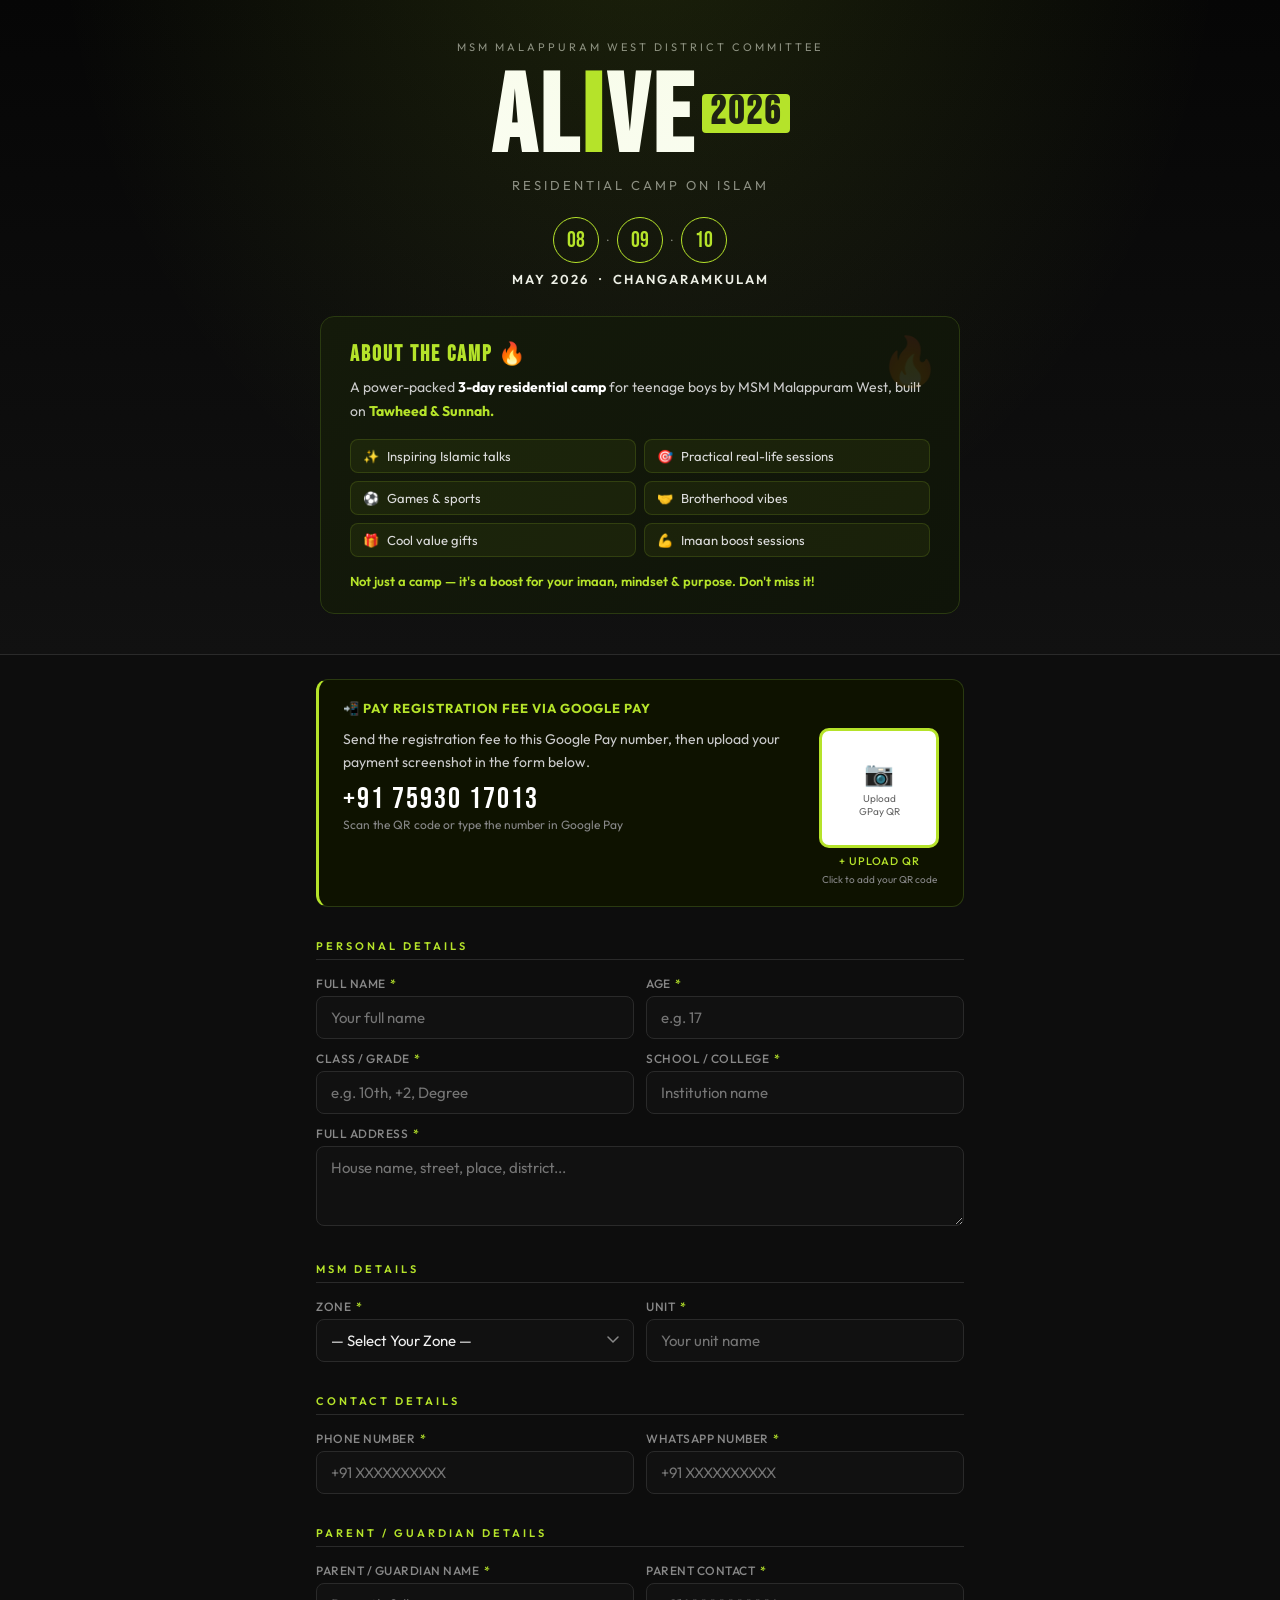
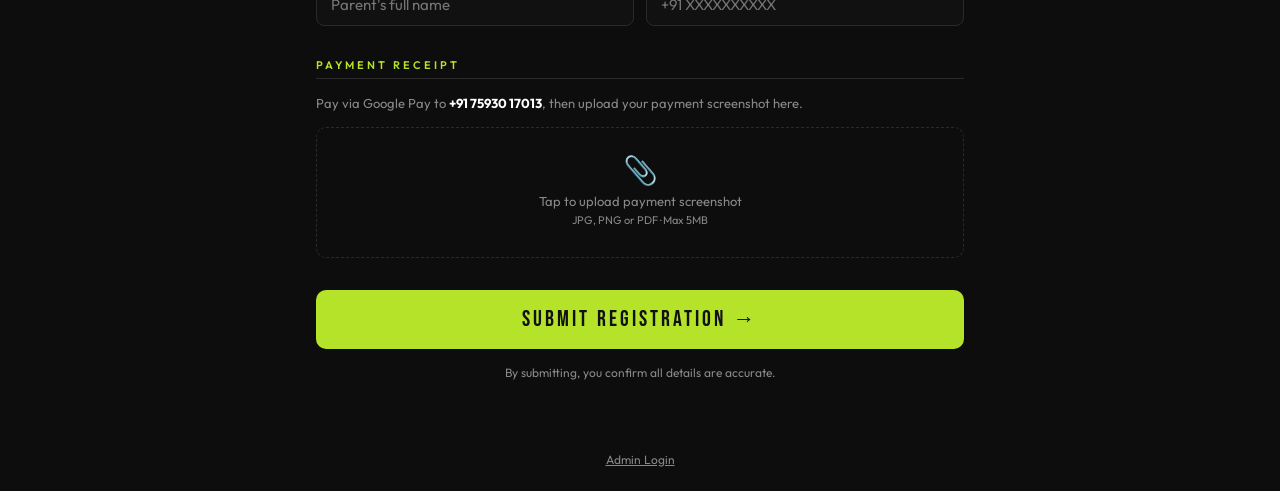
==== index.html @ 0eac8539 "Update SCRIPT_URL to the production URL" ====
<!DOCTYPE html>
<html lang="en">
<head>
<meta charset="UTF-8">
<meta name="viewport" content="width=device-width, initial-scale=1.0">
<title>ALIVE 2026 – Residential Camp on Islam</title>
<link href="https://fonts.googleapis.com/css2?family=Bebas+Neue&family=Outfit:wght@400;500;600;700&display=swap" rel="stylesheet">
<style>
  :root {
    --green: #b5e32a;
    --dark: #0d0d0d;
    --card: #1a1a1a;
    --border: #2a2a2a;
    --text: #f0f0f0;
    --muted: #888;
    --input-bg: #111;
  }
  * { box-sizing: border-box; margin: 0; padding: 0; }
  body { background: var(--dark); color: var(--text); font-family: 'Outfit', sans-serif; min-height: 100vh; font-size: 15px; }

  /* HERO */
  .hero {
    background: linear-gradient(180deg, #060606 0%, #111 100%);
    padding: 2.5rem 1.5rem 2.5rem;
    text-align: center;
    border-bottom: 1px solid var(--border);
    position: relative;
    overflow: hidden;
  }
  .hero::before {
    content: '';
    position: absolute; inset: 0;
    background: radial-gradient(ellipse at 50% -20%, rgba(181,227,42,0.13) 0%, transparent 65%);
    pointer-events: none;
  }
  .hero .org { font-size: 11px; letter-spacing: 3px; text-transform: uppercase; color: var(--muted); margin-bottom: 1rem; }
  .hero h1 {
    font-family: 'Bebas Neue', sans-serif;
    font-size: clamp(64px, 18vw, 110px);
    line-height: 0.9; letter-spacing: 4px; color: #fff;
    display: inline-block;
  }
  .hero h1 .I { color: var(--green); }
  .hero h1 .year {
    font-size: 0.35em; display: inline-block;
    background: var(--green); color: #111;
    padding: 2px 8px; border-radius: 4px;
    vertical-align: middle; margin-left: 6px; letter-spacing: 2px;
  }
  .hero .sub { font-size: 13px; letter-spacing: 3px; text-transform: uppercase; color: var(--muted); margin-top: 0.5rem; }
  .hero .dates { display: inline-flex; gap: 8px; margin-top: 1.5rem; align-items: center; }
  .hero .dates .d {
    border: 1.5px solid var(--green); color: var(--green);
    font-family: 'Bebas Neue', sans-serif; font-size: 22px;
    width: 46px; height: 46px; border-radius: 50%;
    display: flex; align-items: center; justify-content: center;
  }
  .hero .dates .sep { color: var(--muted); font-size: 12px; }
  .hero .loc { font-size: 13px; letter-spacing: 2px; text-transform: uppercase; color: var(--text); margin-top: 0.5rem; font-weight: 600; }

  /* CAMP DESCRIPTION */
  .camp-desc {
    max-width: 640px;
    margin: 1.8rem auto 0;
    background: linear-gradient(135deg, #141a0a 0%, #0f1409 100%);
    border: 1px solid #2a3a10;
    border-radius: 14px;
    padding: 1.5rem 1.8rem;
    position: relative;
    overflow: hidden;
    text-align: left;
  }
  .camp-desc::after {
    content: '🔥';
    position: absolute; right: 1.2rem; top: 0.8rem;
    font-size: 48px; opacity: 0.1; pointer-events: none;
  }
  .camp-desc h2 {
    font-family: 'Bebas Neue', sans-serif;
    font-size: 22px; letter-spacing: 2px;
    color: var(--green); margin-bottom: 0.5rem;
  }
  .camp-desc .tagline { font-size: 14px; color: #ccc; line-height: 1.7; margin-bottom: 1rem; }
  .camp-features { display: grid; grid-template-columns: 1fr 1fr; gap: 8px; }
  .feat {
    background: rgba(181,227,42,0.06); border: 1px solid rgba(181,227,42,0.15);
    border-radius: 8px; padding: 8px 12px;
    font-size: 13px; color: #ddd;
    display: flex; align-items: center; gap: 8px;
  }
  .camp-desc .cta-note { font-size: 13px; color: var(--green); font-weight: 600; margin-top: 1rem; }

  /* FORM WRAP */
  .form-wrap { max-width: 680px; margin: 0 auto; padding: 0 1rem 3rem; }

  /* GPAY NOTICE */
  .gpay-notice {
    background: #0e1200; border: 1px solid #2a3a10;
    border-left: 3px solid var(--green);
    margin: 1.5rem 0; padding: 1.2rem 1.5rem; border-radius: 12px;
  }
  .gpay-notice h3 { font-size: 13px; font-weight: 700; letter-spacing: 1px; text-transform: uppercase; color: var(--green); margin-bottom: 0.8rem; }
  .gpay-inner { display: flex; gap: 1.2rem; align-items: flex-start; flex-wrap: wrap; }
  .gpay-text { flex: 1; min-width: 180px; }
  .gpay-text p { font-size: 14px; color: #ccc; line-height: 1.6; margin-bottom: 0.5rem; }
  .gpay-text .number { font-family: 'Bebas Neue', sans-serif; font-size: 30px; color: #fff; letter-spacing: 2px; display: block; }
  .gpay-text .amount { font-size: 12px; color: var(--muted); }
  .gpay-qr-wrap { text-align: center; }
  .qr-box {
    width: 120px; height: 120px; background: #fff;
    border-radius: 10px; border: 3px solid var(--green);
    overflow: hidden; position: relative;
    display: flex; align-items: center; justify-content: center;
    flex-direction: column; cursor: pointer;
  }
  .qr-box img { width: 100%; height: 100%; object-fit: cover; display: none; }
  .qr-empty { font-size: 11px; color: #555; text-align: center; padding: 8px; }
  .qr-upload-label { display: block; margin-top: 6px; font-size: 11px; color: var(--green); letter-spacing: 1px; text-transform: uppercase; cursor: pointer; }
  #qr-file-input { display: none; }
  .qr-hint { font-size: 10px; color: var(--muted); margin-top: 2px; }

  /* SECTION TITLE */
  .section-title {
    font-size: 11px; letter-spacing: 3px; text-transform: uppercase;
    color: var(--green); font-weight: 600;
    margin: 2rem 0 1rem; padding-bottom: 6px;
    border-bottom: 1px solid var(--border);
  }

  .row { display: grid; grid-template-columns: 1fr 1fr; gap: 12px; margin-bottom: 12px; }
  .row.single { grid-template-columns: 1fr; }

  label { display: block; font-size: 12px; letter-spacing: 0.5px; text-transform: uppercase; color: var(--muted); margin-bottom: 5px; font-weight: 500; }
  label span.req { color: var(--green); margin-left: 2px; }
  input, select, textarea {
    width: 100%; background: var(--input-bg);
    border: 1px solid var(--border); border-radius: 8px;
    padding: 11px 14px; color: var(--text);
    font-family: 'Outfit', sans-serif; font-size: 15px;
    outline: none; transition: border-color 0.2s; -webkit-appearance: none;
  }
  input:focus, select:focus, textarea:focus { border-color: var(--green); }
  select {
    cursor: pointer;
    background-image: url("data:image/svg+xml,%3Csvg xmlns='http://www.w3.org/2000/svg' width='12' height='8' viewBox='0 0 12 8'%3E%3Cpath d='M1 1l5 5 5-5' stroke='%23888' stroke-width='1.5' fill='none' stroke-linecap='round'/%3E%3C/svg%3E");
    background-repeat: no-repeat; background-position: right 14px center; padding-right: 36px;
  }
  select option { background: #111; }
  textarea { resize: vertical; min-height: 80px; }

  .upload-box {
    border: 1.5px dashed var(--border); border-radius: 10px;
    padding: 1.5rem 1rem; text-align: center; cursor: pointer;
    transition: border-color 0.2s, background 0.2s; position: relative;
  }
  .upload-box:hover { border-color: var(--green); background: rgba(181,227,42,0.03); }
  .upload-box input[type=file] { position: absolute; inset: 0; opacity: 0; cursor: pointer; padding: 0; }
  .upload-box .icon { font-size: 28px; margin-bottom: 6px; }
  .upload-box p { font-size: 13px; color: var(--muted); }
  .upload-box .filename { font-size: 13px; color: var(--green); margin-top: 6px; font-weight: 500; }
  #preview-img { display: none; max-width: 100%; max-height: 200px; border-radius: 8px; margin-top: 10px; border: 1px solid var(--border); }

  .submit-btn {
    width: 100%; background: var(--green); color: #111;
    border: none; border-radius: 10px; padding: 16px;
    font-family: 'Bebas Neue', sans-serif; font-size: 22px;
    letter-spacing: 3px; cursor: pointer; margin-top: 2rem;
    transition: opacity 0.2s, transform 0.1s;
  }
  .submit-btn:hover { opacity: 0.92; }
  .submit-btn:active { transform: scale(0.98); }
  .submit-btn:disabled { opacity: 0.5; cursor: not-allowed; }

  #success-screen { display: none; text-align: center; padding: 3rem 1.5rem; max-width: 500px; margin: 0 auto; }
  #success-screen .check { font-size: 60px; margin-bottom: 1rem; }
  #success-screen h2 { font-family: 'Bebas Neue', sans-serif; font-size: 36px; color: var(--green); letter-spacing: 2px; }
  #success-screen p { font-size: 15px; color: var(--muted); margin-top: 0.7rem; line-height: 1.6; }

  .err { font-size: 12px; color: #e05; margin-top: 4px; display: none; }
  input.invalid, select.invalid { border-color: #e05 !important; }

  .admin-link { text-align: center; padding: 1.5rem; font-size: 12px; color: var(--muted); }
  .admin-link a { color: var(--muted); text-decoration: underline; cursor: pointer; }

  /* MODALS */
  .modal-bg { display: none; position: fixed; inset: 0; background: rgba(0,0,0,0.88); z-index: 200; align-items: center; justify-content: center; padding: 1rem; }
  .modal-bg.open { display: flex; }
  .modal { background: var(--card); border: 1px solid var(--border); border-radius: 14px; padding: 2rem; width: 100%; max-width: 360px; position: relative; }
  .modal h3 { font-family: 'Bebas Neue', sans-serif; font-size: 26px; letter-spacing: 2px; margin-bottom: 1.5rem; color: var(--green); }
  .modal .close-btn { position: absolute; top: 12px; right: 16px; background: none; border: none; color: var(--muted); font-size: 20px; cursor: pointer; padding: 0; }
  .modal-btn { width: 100%; background: var(--green); color: #111; border: none; border-radius: 8px; padding: 12px; font-family: 'Bebas Neue', sans-serif; font-size: 18px; letter-spacing: 2px; cursor: pointer; margin-top: 1rem; }
  .modal-err { font-size: 13px; color: #e05; margin-top: 8px; display: none; }

  /* IMAGE POPUP */
  .img-popup-inner {
    background: #0a0a0a; border: 1px solid var(--border);
    border-radius: 14px; overflow: hidden;
    max-width: 92vw; position: relative;
  }
  .img-popup-inner img { max-width: 85vw; max-height: 75vh; display: block; }
  .img-popup-inner .pop-footer { padding: 10px 16px; font-size: 13px; color: var(--muted); display: flex; align-items: center; justify-content: space-between; }
  .img-popup-inner .pop-close { background: var(--card); border: 1px solid var(--border); color: var(--text); border-radius: 6px; padding: 5px 14px; cursor: pointer; font-family: 'Outfit', sans-serif; font-size: 13px; }
  .pop-x { position: absolute; top: 10px; right: 12px; background: rgba(0,0,0,0.7); border: none; color: #fff; font-size: 18px; cursor: pointer; border-radius: 50%; width: 30px; height: 30px; display: flex; align-items: center; justify-content: center; }

  /* ADMIN PANEL */
  #admin-panel { display: none; padding: 1.5rem; }
  .admin-header { display: flex; align-items: center; justify-content: space-between; flex-wrap: wrap; gap: 1rem; margin-bottom: 1.5rem; padding-bottom: 1rem; border-bottom: 1px solid var(--border); }
  .admin-header h2 { font-family: 'Bebas Neue', sans-serif; font-size: 28px; color: var(--green); letter-spacing: 2px; }
  .admin-controls { display: flex; gap: 8px; flex-wrap: wrap; }
  .btn-sm { background: transparent; border: 1px solid var(--border); color: var(--text); border-radius: 6px; padding: 7px 14px; font-size: 13px; cursor: pointer; font-family: 'Outfit', sans-serif; transition: border-color 0.2s; }
  .btn-sm:hover { border-color: var(--green); }
  .btn-sm.green { background: var(--green); color: #111; border-color: var(--green); font-weight: 600; }
  .logout-btn { background: none; border: 1px solid #333; color: var(--muted); border-radius: 6px; padding: 6px 12px; cursor: pointer; font-family: 'Outfit', sans-serif; font-size: 13px; }

  .stats-row { display: grid; grid-template-columns: repeat(auto-fit, minmax(130px, 1fr)); gap: 12px; margin-bottom: 1.5rem; }
  .stat-card { background: var(--card); border: 1px solid var(--border); border-radius: 10px; padding: 1rem; }
  .stat-card .s-num { font-family: 'Bebas Neue', sans-serif; font-size: 36px; color: var(--green); line-height: 1; }
  .stat-card .s-label { font-size: 11px; color: var(--muted); margin-top: 4px; letter-spacing: 1px; text-transform: uppercase; }

  /* TABS */
  .admin-tabs { display: flex; gap: 0; margin-bottom: 1.5rem; border-bottom: 1px solid var(--border); }
  .tab-btn { background: none; border: none; color: var(--muted); font-family: 'Outfit', sans-serif; font-size: 14px; font-weight: 500; padding: 10px 20px; cursor: pointer; border-bottom: 2px solid transparent; margin-bottom: -1px; transition: color 0.2s; }
  .tab-btn.active { color: var(--green); border-bottom-color: var(--green); }

  /* ANALYTICS */
  .analytics-grid { display: grid; grid-template-columns: 1fr 1fr; gap: 1.2rem; }
  .chart-card { background: var(--card); border: 1px solid var(--border); border-radius: 12px; padding: 1.2rem; }
  .chart-card h4 { font-size: 11px; letter-spacing: 2px; text-transform: uppercase; color: var(--muted); margin-bottom: 1rem; }
  .bar-chart { display: flex; flex-direction: column; gap: 8px; }
  .bar-row { display: flex; align-items: center; gap: 8px; }
  .bar-label { font-size: 12px; color: var(--muted); min-width: 110px; white-space: nowrap; overflow: hidden; text-overflow: ellipsis; }
  .bar-track { flex: 1; height: 8px; background: #222; border-radius: 4px; overflow: hidden; }
  .bar-fill { height: 100%; background: var(--green); border-radius: 4px; transition: width 0.6s ease; }
  .bar-count { font-size: 12px; color: var(--text); min-width: 24px; text-align: right; font-weight: 600; }

  /* TABLE */
  .search-bar { margin-bottom: 1rem; }
  .search-bar input { border-radius: 8px; max-width: 360px; font-size: 14px; }
  .table-wrap { overflow-x: auto; }
  table.reg-table { width: 100%; border-collapse: collapse; font-size: 13px; white-space: nowrap; }
  .reg-table th { background: #111; color: var(--muted); font-weight: 600; text-align: left; padding: 10px 12px; font-size: 11px; letter-spacing: 1px; text-transform: uppercase; border-bottom: 1px solid var(--border); }
  .reg-table td { padding: 10px 12px; border-bottom: 1px solid var(--border); color: var(--text); vertical-align: middle; }
  .reg-table tr:hover td { background: rgba(255,255,255,0.02); }
  .view-img-btn { background: rgba(181,227,42,0.1); border: 1px solid rgba(181,227,42,0.3); color: var(--green); border-radius: 5px; padding: 4px 10px; font-size: 12px; cursor: pointer; font-family: 'Outfit', sans-serif; }
  .view-img-btn:hover { background: rgba(181,227,42,0.2); }

  @media (max-width: 520px) {
    .row { grid-template-columns: 1fr; }
    .analytics-grid { grid-template-columns: 1fr; }
    .camp-features { grid-template-columns: 1fr; }
    .gpay-inner { flex-direction: column; align-items: center; }
  }
</style>
</head>
<body>

<!-- MAIN PAGE -->
<div id="main-page">
  <div class="hero">
    <div class="org">MSM Malappuram West District Committee</div>
    <h1>AL<span class="I">I</span>VE<span class="year">2026</span></h1>
    <div class="sub">Residential Camp on Islam</div>
    <div class="dates">
      <div class="d">08</div><div class="sep">·</div>
      <div class="d">09</div><div class="sep">·</div>
      <div class="d">10</div>
    </div>
    <div class="loc">May 2026 &nbsp;·&nbsp; Changaramkulam</div>

    <div class="camp-desc">
      <h2>About The Camp 🔥</h2>
      <p class="tagline">
        A power-packed <strong style="color:#fff">3-day residential camp</strong> for teenage boys by MSM Malappuram West,
        built on <strong style="color:var(--green)">Tawheed &amp; Sunnah.</strong>
      </p>
      <div class="camp-features">
        <div class="feat"><span>✨</span> Inspiring Islamic talks</div>
        <div class="feat"><span>🎯</span> Practical real-life sessions</div>
        <div class="feat"><span>⚽</span> Games &amp; sports</div>
        <div class="feat"><span>🤝</span> Brotherhood vibes</div>
        <div class="feat"><span>🎁</span> Cool value gifts</div>
        <div class="feat"><span>💪</span> Imaan boost sessions</div>
      </div>
      <p class="cta-note">Not just a camp — it's a boost for your imaan, mindset &amp; purpose. Don't miss it!</p>
    </div>
  </div>

  <div class="form-wrap">

    <!-- GPAY PAYMENT -->
    <div class="gpay-notice">
      <h3>📲 Pay Registration Fee via Google Pay</h3>
      <div class="gpay-inner">
        <div class="gpay-text">
          <p>Send the registration fee to this Google Pay number, then upload your payment screenshot in the form below.</p>
          <span class="number">+91 75930 17013</span>
          <div class="amount">Scan the QR code or type the number in Google Pay</div>
        </div>
        <div class="gpay-qr-wrap">
          <div class="qr-box" id="qr-box" onclick="document.getElementById('qr-file-input').click()">
            <img id="qr-img" alt="GPay QR Code">
            <div class="qr-empty" id="qr-empty">
              <div style="font-size:24px;margin-bottom:4px">📷</div>
              <div style="font-size:10px;color:#666">Upload<br>GPay QR</div>
            </div>
          </div>
          <input type="file" id="qr-file-input" accept="image/*" onchange="uploadQR(event)">
          <label class="qr-upload-label" onclick="document.getElementById('qr-file-input').click()">+ Upload QR</label>
          <div class="qr-hint" id="qr-hint">Click to add your QR code</div>
        </div>
      </div>
    </div>

    <form id="reg-form" novalidate>
      <div class="section-title">Personal Details</div>
      <div class="row">
        <div>
          <label>Full Name <span class="req">*</span></label>
          <input type="text" id="name" placeholder="Your full name" required>
        </div>
        <div>
          <label>Age <span class="req">*</span></label>
          <input type="number" id="age" placeholder="e.g. 17" min="5" max="35" required>
        </div>
      </div>
      <div class="row">
        <div>
          <label>Class / Grade <span class="req">*</span></label>
          <input type="text" id="class" placeholder="e.g. 10th, +2, Degree" required>
        </div>
        <div>
          <label>School / College <span class="req">*</span></label>
          <input type="text" id="school" placeholder="Institution name" required>
        </div>
      </div>
      <div class="row single">
        <div>
          <label>Full Address <span class="req">*</span></label>
          <textarea id="address" placeholder="House name, street, place, district..." required></textarea>
        </div>
      </div>

      <div class="section-title">MSM Details</div>
      <div class="row">
        <div>
          <label>Zone <span class="req">*</span></label>
          <select id="zone" required>
            <option value="">— Select Your Zone —</option>
            <option>Kottakkal</option>
            <option>Randathani</option>
            <option>Kuttippuram</option>
            <option>Kumaranallur</option>
            <option>Changaramkulam</option>
            <option>Marancheri</option>
            <option>Ponnani</option>
            <option>Tirur</option>
            <option>Varanakkara</option>
            <option>Valavannur</option>
            <option>Tanalur</option>
            <option>Parappanangadi</option>
            <option>Tirurangadi</option>
            <option>University</option>
            <option>Vengera</option>
          </select>
          <div class="err" id="zone-err">Please select your zone</div>
        </div>
        <div>
          <label>Unit <span class="req">*</span></label>
          <input type="text" id="unit" placeholder="Your unit name" required>
        </div>
      </div>

      <div class="section-title">Contact Details</div>
      <div class="row">
        <div>
          <label>Phone Number <span class="req">*</span></label>
          <input type="tel" id="phone" placeholder="+91 XXXXXXXXXX" required>
          <div class="err" id="phone-err">Enter a valid phone number</div>
        </div>
        <div>
          <label>WhatsApp Number <span class="req">*</span></label>
          <input type="tel" id="whatsapp" placeholder="+91 XXXXXXXXXX" required>
          <div class="err" id="whatsapp-err">Enter a valid WhatsApp number</div>
        </div>
      </div>

      <div class="section-title">Parent / Guardian Details</div>
      <div class="row">
        <div>
          <label>Parent / Guardian Name <span class="req">*</span></label>
          <input type="text" id="parent-name" placeholder="Parent's full name" required>
        </div>
        <div>
          <label>Parent Contact <span class="req">*</span></label>
          <input type="tel" id="parent-phone" placeholder="+91 XXXXXXXXXX" required>
          <div class="err" id="parent-phone-err">Enter a valid number</div>
        </div>
      </div>

      <div class="section-title">Payment Receipt</div>
      <p style="font-size:13px;color:var(--muted);margin-bottom:1rem;">
        Pay via Google Pay to <strong style="color:#fff">+91 75930 17013</strong>, then upload your payment screenshot here.
      </p>
      <div class="upload-box">
        <input type="file" id="receipt-file" accept="image/*,.pdf" onchange="handleFile(event)">
        <div class="icon">📎</div>
        <p>Tap to upload payment screenshot</p>
        <p style="font-size:11px;margin-top:4px">JPG, PNG or PDF · Max 5MB</p>
        <div class="filename" id="file-name"></div>
        <img id="preview-img" alt="Receipt preview">
      </div>
      <div class="err" id="file-err">Please upload your payment screenshot</div>

      <button type="submit" class="submit-btn" id="submit-btn">SUBMIT REGISTRATION →</button>
      <p style="font-size:12px;color:var(--muted);text-align:center;margin-top:1rem">By submitting, you confirm all details are accurate.</p>
    </form>
  </div>

  <div id="success-screen">
    <div class="check">✅</div>
    <h2>Registration Submitted!</h2>
    <p>Your registration for <strong style="color:#fff">ALIVE 2025</strong> has been received. Our team will verify your payment and confirm your spot. Stay connected on WhatsApp.</p>
    <p style="margin-top:1rem;font-size:13px">Enquiries: <strong style="color:var(--green)">+91 75930 17013</strong> / <strong style="color:var(--green)">+91 80896 66204</strong></p>
  </div>
</div>

<!-- ADMIN LOGIN MODAL -->
<div class="modal-bg" id="admin-modal">
  <div class="modal">
    <button class="close-btn" onclick="closeAdminModal()">✕</button>
    <h3>Admin Login</h3>
    <div>
      <label>Password</label>
      <input type="password" id="admin-pass" placeholder="Enter admin password" onkeydown="if(event.key==='Enter')checkAdmin()">
    </div>
    <div class="modal-err" id="admin-err">Incorrect password. Try again.</div>
    <button class="modal-btn" onclick="checkAdmin()">LOGIN →</button>
  </div>
</div>

<!-- IMAGE POPUP MODAL -->
<div class="modal-bg" id="img-modal" onclick="closeImgModal(event)">
  <div class="img-popup-inner">
    <button class="pop-x" onclick="document.getElementById('img-modal').classList.remove('open')">✕</button>
    <img id="popup-img" src="" alt="Receipt">
    <div class="pop-footer">
      <span id="popup-name" style="font-size:13px;color:var(--muted)"></span>
      <button class="pop-close" onclick="document.getElementById('img-modal').classList.remove('open')">Close</button>
    </div>
  </div>
</div>

<!-- ADMIN PANEL -->
<div id="admin-panel">
  <div class="admin-header">
    <h2>📋 ALIVE 2025 Admin</h2>
    <div class="admin-controls">
      <button class="btn-sm green" onclick="exportCSV()">⬇ Export CSV</button>
      <button class="btn-sm" onclick="loadData()">↻ Refresh</button>
      <button class="logout-btn" onclick="logoutAdmin()">Logout</button>
    </div>
  </div>

  <div class="stats-row" id="stats-row"></div>

  <div class="admin-tabs">
    <button class="tab-btn active" id="tab-analytics" onclick="switchTab('analytics')">📊 Analytics</button>
    <button class="tab-btn" id="tab-data" onclick="switchTab('data')">📋 All Registrations</button>
  </div>

  <div id="analytics-tab">
    <div class="analytics-grid">
      <div class="chart-card" style="grid-column:1/-1">
        <h4>Registrations by Zone</h4>
        <div class="bar-chart" id="zone-chart"></div>
      </div>
      <div class="chart-card">
        <h4>Registrations by Class</h4>
        <div class="bar-chart" id="class-chart"></div>
      </div>
      <div class="chart-card">
        <h4>Daily Registrations</h4>
        <div class="bar-chart" id="daily-chart"></div>
      </div>
    </div>
  </div>

  <div id="data-tab" style="display:none">
    <div class="search-bar">
      <input type="text" id="search-input" placeholder="Search by name, zone, unit, school..." oninput="filterTable()">
    </div>
    <div class="table-wrap">
      <table class="reg-table">
        <thead>
          <tr>
            <th>#</th><th>Name</th><th>Age</th><th>Class</th><th>School</th>
            <th>Zone</th><th>Unit</th><th>Phone</th><th>WhatsApp</th>
            <th>Parent</th><th>Parent Phone</th><th>Address</th>
            <th>Receipt</th><th>Submitted</th>
          </tr>
        </thead>
        <tbody id="admin-tbody"></tbody>
      </table>
    </div>
  </div>
</div>

<div class="admin-link">
  <a onclick="document.getElementById('admin-modal').classList.add('open')">Admin Login</a>
</div>

<script>
// ============================================================
// CONFIGURATION
// ============================================================
const SCRIPT_URL = "https://script.google.com/macros/s/AKfycbxN3cfMlL2kb0t9POsqcjBLqgOg-AScC1bv90TA4OzshfIeM6tJoUKtu7AwdSFDd_mY/exec";
const ADMIN_PASSWORD = "alive2025admin";
// ============================================================

let allData = [];

// QR CODE (saved in localStorage)
function uploadQR(e) {
  const file = e.target.files[0];
  if (!file) return;
  const reader = new FileReader();
  reader.onload = ev => {
    localStorage.setItem('gpay_qr_alive2025', ev.target.result);
    applyQR(ev.target.result);
  };
  reader.readAsDataURL(file);
}
function applyQR(src) {
  const img = document.getElementById('qr-img');
  img.src = src; img.style.display = 'block';
  document.getElementById('qr-empty').style.display = 'none';
  document.getElementById('qr-hint').textContent = 'Scan to pay';
}
(function() {
  const saved = localStorage.getItem('gpay_qr_alive2025');
  if (saved) applyQR(saved);
})();

// FILE UPLOAD
function handleFile(e) {
  const file = e.target.files[0];
  if (!file) return;
  if (file.size > 5 * 1024 * 1024) { alert('File too large. Max 5MB.'); return; }
  document.getElementById('file-name').textContent = file.name;
  if (file.type.startsWith('image/')) {
    const reader = new FileReader();
    reader.onload = ev => {
      const img = document.getElementById('preview-img');
      img.src = ev.target.result; img.style.display = 'block';
    };
    reader.readAsDataURL(file);
  }
}

// VALIDATION
function validate() {
  let ok = true;
  const ids = ['name','age','class','school','address','unit','phone','whatsapp','parent-name','parent-phone'];
  ids.forEach(id => {
    const el = document.getElementById(id);
    if (!el || !el.value.trim()) { if(el) el.classList.add('invalid'); ok = false; }
    else el.classList.remove('invalid');
  });
  const zone = document.getElementById('zone');
  if (!zone.value) {
    zone.classList.add('invalid');
    document.getElementById('zone-err').style.display = 'block';
    ok = false;
  } else {
    zone.classList.remove('invalid');
    document.getElementById('zone-err').style.display = 'none';
  }
  ['phone','whatsapp','parent-phone'].forEach(id => {
    const el = document.getElementById(id);
    const v = el.value.replace(/\s/g,'');
    const errEl = document.getElementById(id+'-err');
    if (v && !/^(\+91)?[6-9]\d{9}$/.test(v)) {
      el.classList.add('invalid');
      if (errEl) errEl.style.display = 'block';
      ok = false;
    } else if (errEl) errEl.style.display = 'none';
  });
  if (!document.getElementById('receipt-file').files.length) {
    document.getElementById('file-err').style.display = 'block'; ok = false;
  } else document.getElementById('file-err').style.display = 'none';
  return ok;
}

// SUBMIT FORM
document.getElementById('reg-form').addEventListener('submit', async function(e) {
  e.preventDefault();
  if (!validate()) return;
  const btn = document.getElementById('submit-btn');
  btn.disabled = true; btn.textContent = 'SUBMITTING...';
  const file = document.getElementById('receipt-file').files[0];
  let base64 = '';
  if (file) {
    base64 = await new Promise(res => {
      const r = new FileReader();
      r.onload = ev => res(ev.target.result);
      r.readAsDataURL(file);
    });
  }
  const payload = {
    name: document.getElementById('name').value.trim(),
    age: document.getElementById('age').value.trim(),
    class: document.getElementById('class').value.trim(),
    school: document.getElementById('school').value.trim(),
    address: document.getElementById('address').value.trim(),
    zone: document.getElementById('zone').value.trim(),
    unit: document.getElementById('unit').value.trim(),
    phone: document.getElementById('phone').value.trim(),
    whatsapp: document.getElementById('whatsapp').value.trim(),
    parentName: document.getElementById('parent-name').value.trim(),
    parentPhone: document.getElementById('parent-phone').value.trim(),
    receipt: base64,
    timestamp: new Date().toLocaleString('en-IN')
  };
  try {
    const res = await fetch(SCRIPT_URL, { method: 'POST', body: JSON.stringify(payload) });
    const data = await res.json();
    if (data.status === 'ok') {
      document.getElementById('reg-form').style.display = 'none';
      document.getElementById('success-screen').style.display = 'block';
      document.querySelector('.gpay-notice').style.display = 'none';
      window.scrollTo(0, 0);
    } else throw new Error(data.error || 'Unknown error');
  } catch(err) {
    alert('Submission failed. Check your connection.\n\n' + err.message);
    btn.disabled = false; btn.textContent = 'SUBMIT REGISTRATION →';
  }
});

// ADMIN
function checkAdmin() {
  if (document.getElementById('admin-pass').value === ADMIN_PASSWORD) {
    document.getElementById('admin-modal').classList.remove('open');
    document.getElementById('main-page').style.display = 'none';
    document.getElementById('admin-panel').style.display = 'block';
    document.querySelector('.admin-link').style.display = 'none';
    loadData();
  } else {
    document.getElementById('admin-err').style.display = 'block';
  }
}
function closeAdminModal() {
  document.getElementById('admin-modal').classList.remove('open');
  document.getElementById('admin-pass').value = '';
  document.getElementById('admin-err').style.display = 'none';
}
function logoutAdmin() {
  document.getElementById('admin-panel').style.display = 'none';
  document.getElementById('main-page').style.display = 'block';
  document.querySelector('.admin-link').style.display = 'block';
}

// TABS
function switchTab(tab) {
  document.getElementById('tab-analytics').classList.toggle('active', tab === 'analytics');
  document.getElementById('tab-data').classList.toggle('active', tab === 'data');
  document.getElementById('analytics-tab').style.display = tab === 'analytics' ? 'block' : 'none';
  document.getElementById('data-tab').style.display = tab === 'data' ? 'block' : 'none';
}

// LOAD DATA
async function loadData() {
  const tbody = document.getElementById('admin-tbody');
  tbody.innerHTML = '<tr><td colspan="14" style="text-align:center;color:var(--muted);padding:2rem">Loading...</td></tr>';
  try {
    const res = await fetch(SCRIPT_URL + '?action=get');
    const data = await res.json();
    allData = data.rows || [];
    renderStats(allData);
    renderAnalytics(allData);
    renderTable(allData);
  } catch(e) {
    tbody.innerHTML = '<tr><td colspan="14" style="text-align:center;color:#e05;padding:2rem">Failed to load. Check Apps Script URL.</td></tr>';
  }
}

function renderStats(rows) {
  document.getElementById('stats-row').innerHTML = `
    <div class="stat-card"><div class="s-num">${rows.length}</div><div class="s-label">Total Registrations</div></div>
    <div class="stat-card"><div class="s-num">${[...new Set(rows.map(r=>r[5]))].filter(Boolean).length}</div><div class="s-label">Active Zones</div></div>
    <div class="stat-card"><div class="s-num">${[...new Set(rows.map(r=>r[6]))].filter(Boolean).length}</div><div class="s-label">Units</div></div>
    <div class="stat-card"><div class="s-num">${rows.filter(r=>r[11]&&String(r[11]).startsWith('http')).length}</div><div class="s-label">Receipts Uploaded</div></div>
  `;
}

function renderAnalytics(rows) {
  renderBarChart('zone-chart', countBy(rows, 5), 15);
  renderBarChart('class-chart', countBy(rows, 2), 10);
  const dailyCounts = {};
  rows.forEach(r => {
    if (r[12]) {
      const d = String(r[12]).split(',')[0].trim();
      dailyCounts[d] = (dailyCounts[d]||0) + 1;
    }
  });
  renderBarChart('daily-chart', dailyCounts, 10);
}

function countBy(rows, col) {
  const c = {};
  rows.forEach(r => { const v = r[col]||'Unknown'; c[v]=(c[v]||0)+1; });
  return Object.fromEntries(Object.entries(c).sort((a,b)=>b[1]-a[1]));
}

function renderBarChart(id, data, limit) {
  const el = document.getElementById(id);
  const entries = Object.entries(data).slice(0, limit);
  if (!entries.length) { el.innerHTML = '<div style="color:var(--muted);font-size:13px;padding:0.5rem 0">No data yet</div>'; return; }
  const max = Math.max(...entries.map(e=>e[1]), 1);
  el.innerHTML = entries.map(([label, count]) => `
    <div class="bar-row">
      <div class="bar-label" title="${label}">${label}</div>
      <div class="bar-track"><div class="bar-fill" style="width:${Math.round(count/max*100)}%"></div></div>
      <div class="bar-count">${count}</div>
    </div>
  `).join('');
}

function renderTable(rows) {
  const tbody = document.getElementById('admin-tbody');
  if (!rows.length) {
    tbody.innerHTML = '<tr><td colspan="14" style="text-align:center;color:var(--muted);padding:2rem">No registrations yet.</td></tr>';
    return;
  }
  tbody.innerHTML = rows.map((r, i) => `
    <tr>
      <td>${i+1}</td>
      <td><strong>${r[0]||'—'}</strong></td>
      <td>${r[1]||'—'}</td>
      <td>${r[2]||'—'}</td>
      <td>${r[3]||'—'}</td>
      <td>${r[5]||'—'}</td>
      <td>${r[6]||'—'}</td>
      <td>${r[7]||'—'}</td>
      <td>${r[8]||'—'}</td>
      <td>${r[9]||'—'}</td>
      <td>${r[10]||'—'}</td>
      <td style="max-width:160px;white-space:normal;font-size:12px">${r[4]||'—'}</td>
      <td>${r[11]&&String(r[11]).startsWith('http')
        ? `<button class="view-img-btn" onclick="openImg('${r[11].replace(/'/g,"\\'")}','${(r[0]||'').replace(/'/g,"\\'")}')">🖼 View</button>`
        : '<span style="color:var(--muted);font-size:12px">—</span>'}</td>
      <td>${r[12]||'—'}</td>
    </tr>
  `).join('');
}

function filterTable() {
  const q = document.getElementById('search-input').value.toLowerCase();
  renderTable(allData.filter(r => r.some(c => String(c||'').toLowerCase().includes(q))));
}

// IMAGE POPUP
function openImg(url, name) {
  document.getElementById('popup-img').src = url;
  document.getElementById('popup-name').textContent = name ? 'Receipt – ' + name : 'Payment Receipt';
  document.getElementById('img-modal').classList.add('open');
}
function closeImgModal(e) {
  if (e.target === document.getElementById('img-modal'))
    document.getElementById('img-modal').classList.remove('open');
}

// EXPORT
function exportCSV() {
  const headers = ['Name','Age','Class','School','Address','Zone','Unit','Phone','WhatsApp','Parent Name','Parent Phone','Receipt URL','Timestamp'];
  const rows = allData.map(r => r.map(c => `"${String(c||'').replace(/"/g,'""')}"`).join(','));
  const csv = [headers.join(','), ...rows].join('\n');
  const a = document.createElement('a');
  a.href = 'data:text/csv;charset=utf-8,' + encodeURIComponent(csv);
  a.download = 'alive2025-registrations.csv';
  a.click();
}
</script>
</body>
</html>
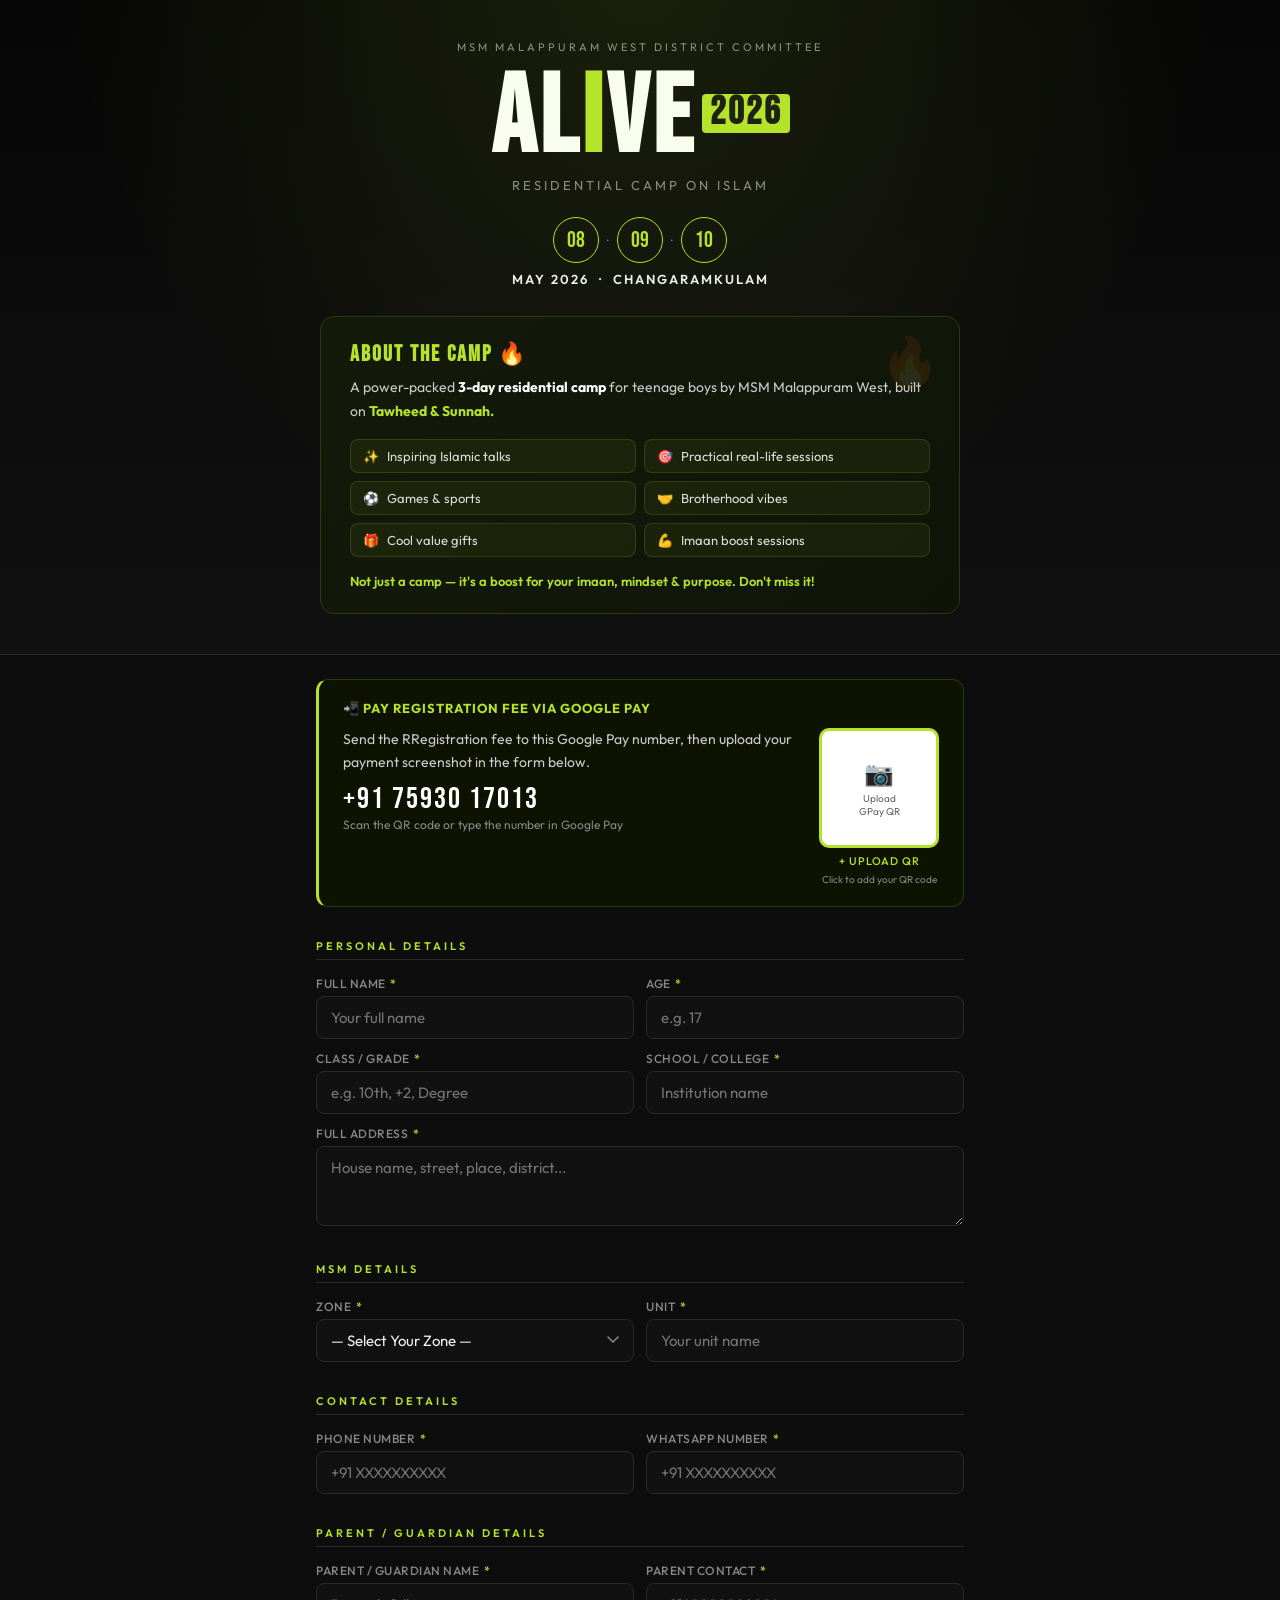
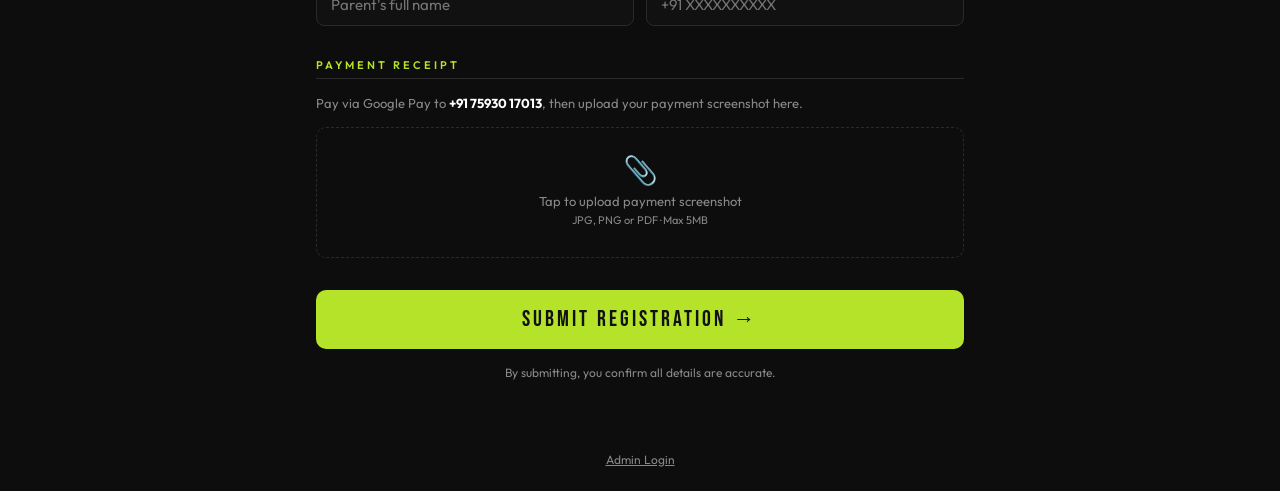
==== commit a9b3cf11: "Fix typo in Google Pay registration fee message" ====
--- a/index.html
+++ b/index.html
@@ -292,20 +292,20 @@
       <h3>📲 Pay Registration Fee via Google Pay</h3>
       <div class="gpay-inner">
         <div class="gpay-text">
-          <p>Send the registration fee to this Google Pay number, then upload your payment screenshot in the form below.</p>
+          <p>Send the RRegistration fee to this Google Pay number, then upload your payment screenshot in the form below.</p>
           <span class="number">+91 75930 17013</span>
           <div class="amount">Scan the QR code or type the number in Google Pay</div>
         </div>
         <div class="gpay-qr-wrap">
-          <div class="qr-box" id="qr-box" onclick="document.getElementById('qr-file-input').click()">
+          <div class="qr-box" id="qr-box">
             <img id="qr-img" alt="GPay QR Code">
             <div class="qr-empty" id="qr-empty">
               <div style="font-size:24px;margin-bottom:4px">📷</div>
               <div style="font-size:10px;color:#666">Upload<br>GPay QR</div>
             </div>
           </div>
-          <input type="file" id="qr-file-input" accept="image/*" onchange="uploadQR(event)">
-          <label class="qr-upload-label" onclick="document.getElementById('qr-file-input').click()">+ Upload QR</label>
+          <input type="file" id="qr-file-input">
+          <label class="qr-upload-label">+ Upload QR</label>
           <div class="qr-hint" id="qr-hint">Click to add your QR code</div>
         </div>
       </div>
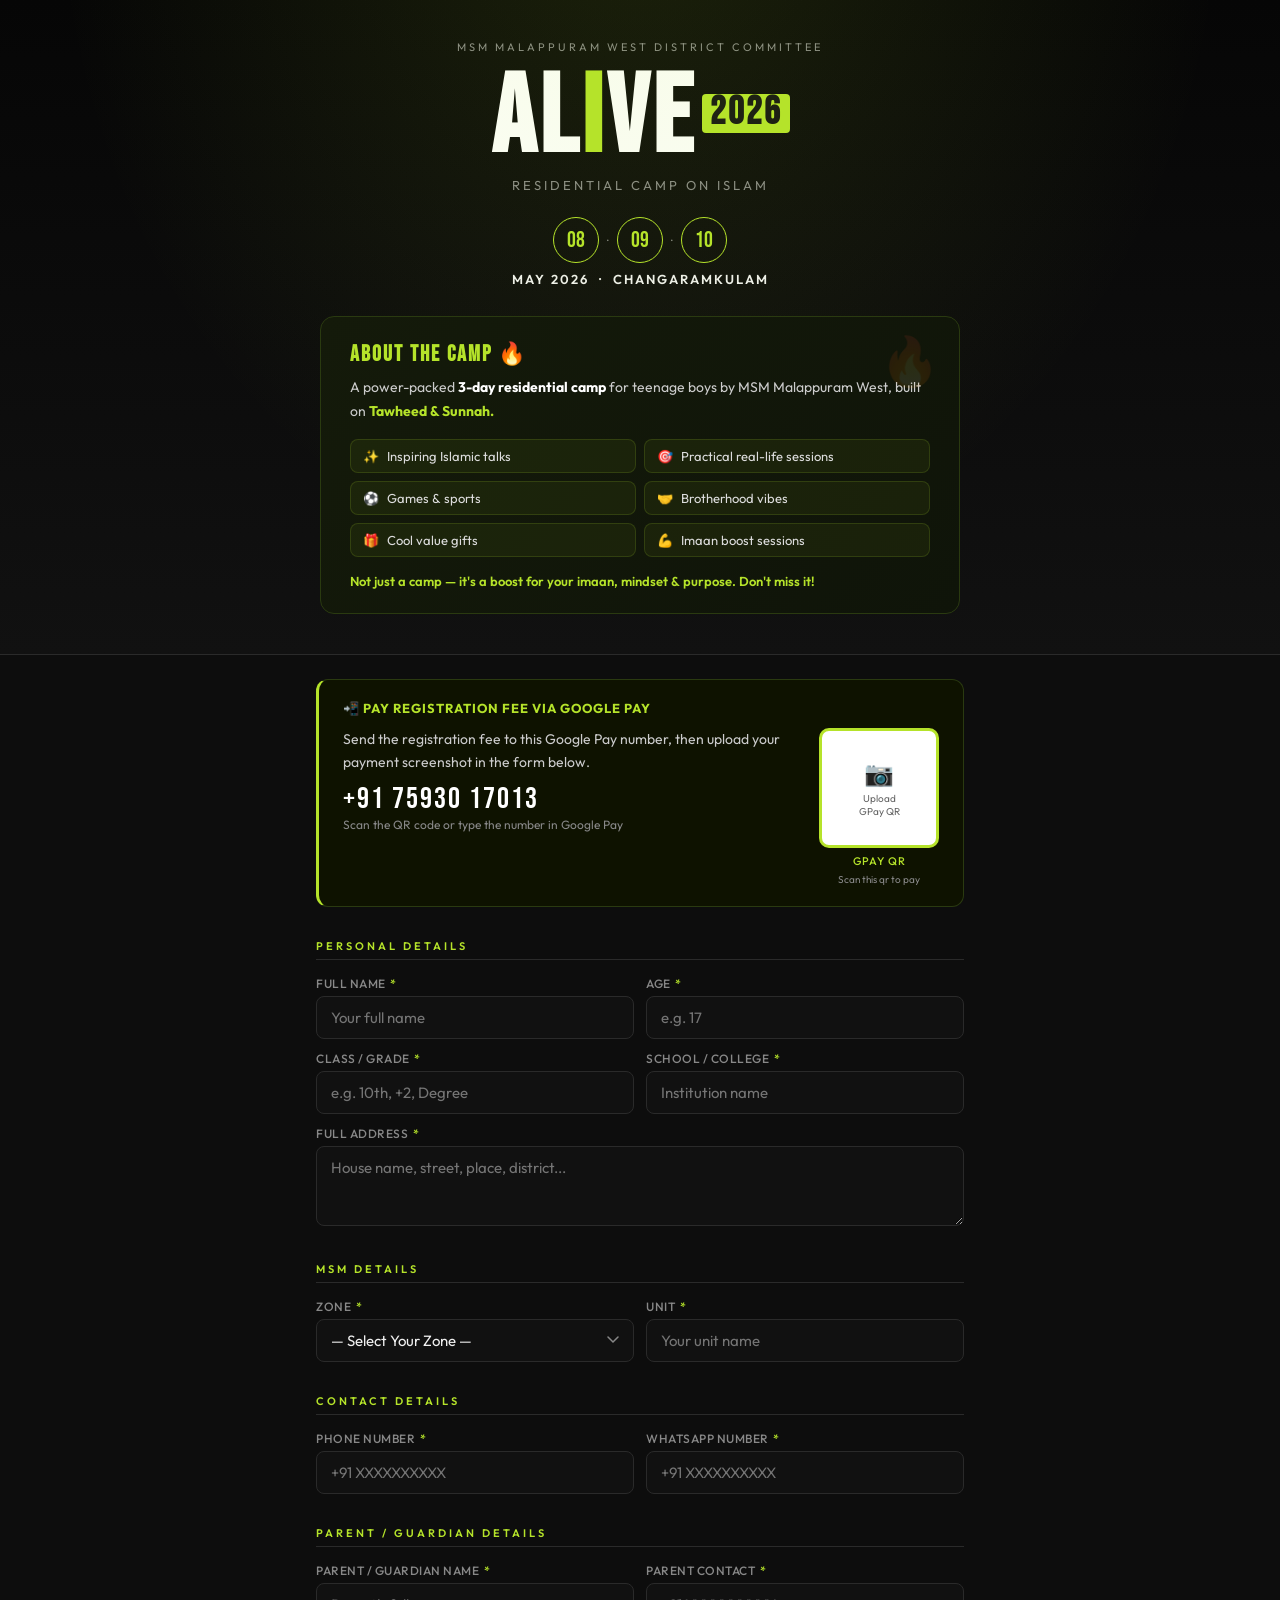
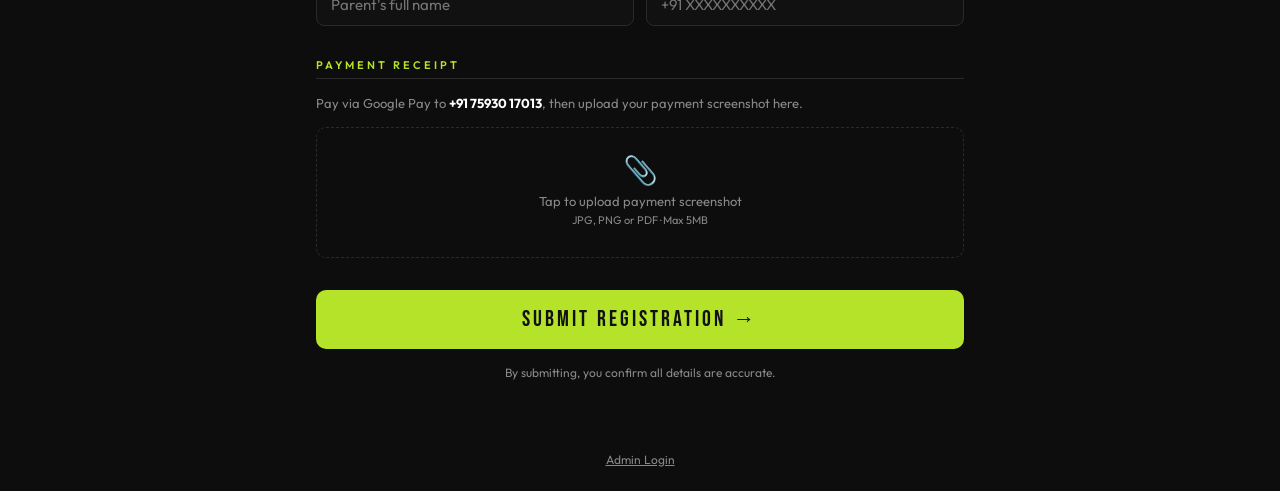
==== commit 97ba7e4c: "Fix typos in Google Pay registration instructions" ====
--- a/index.html
+++ b/index.html
@@ -292,7 +292,7 @@
       <h3>📲 Pay Registration Fee via Google Pay</h3>
       <div class="gpay-inner">
         <div class="gpay-text">
-          <p>Send the RRegistration fee to this Google Pay number, then upload your payment screenshot in the form below.</p>
+          <p>Send the registration fee to this Google Pay number, then upload your payment screenshot in the form below.</p>
           <span class="number">+91 75930 17013</span>
           <div class="amount">Scan the QR code or type the number in Google Pay</div>
         </div>
@@ -305,8 +305,8 @@
             </div>
           </div>
           <input type="file" id="qr-file-input">
-          <label class="qr-upload-label">+ Upload QR</label>
-          <div class="qr-hint" id="qr-hint">Click to add your QR code</div>
+          <label class="qr-upload-label">GPAY QR</label>
+          <div class="qr-hint" id="qr-hint">Scan this qr to pay</div>
         </div>
       </div>
     </div>
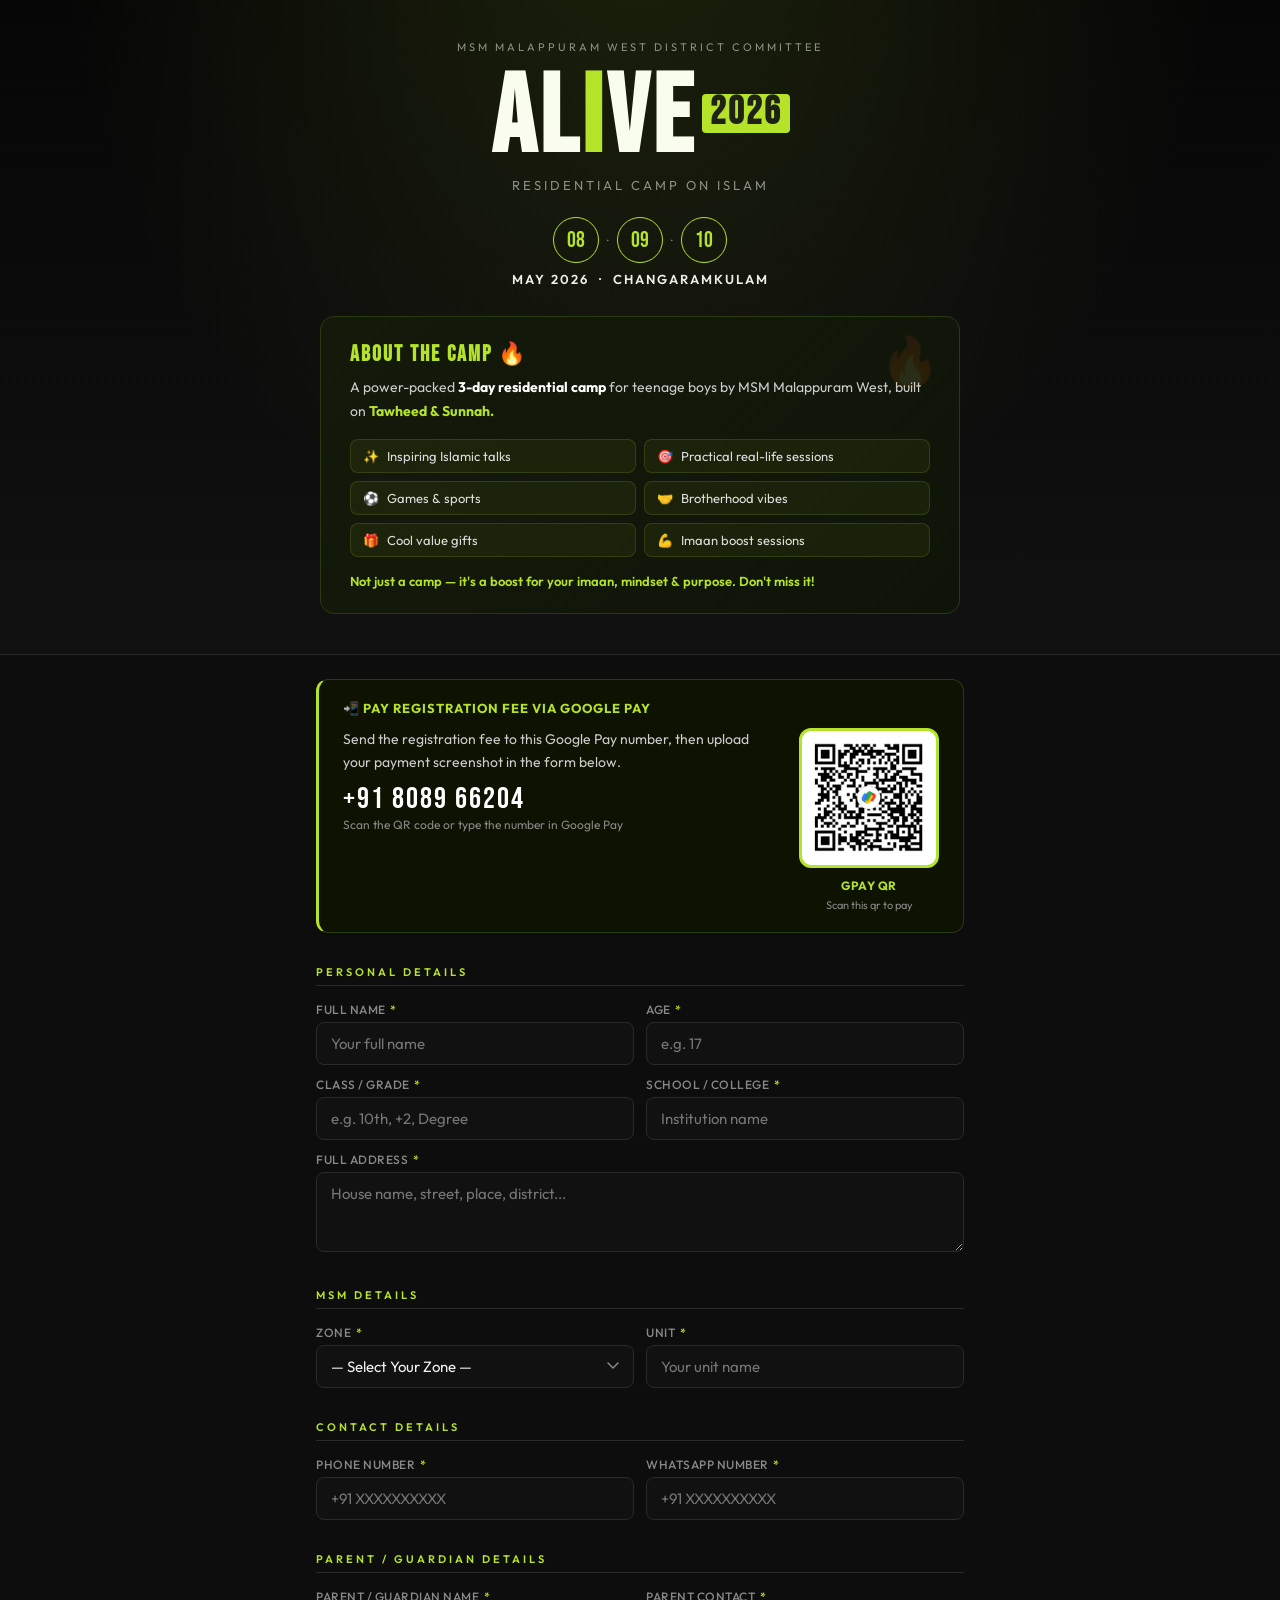
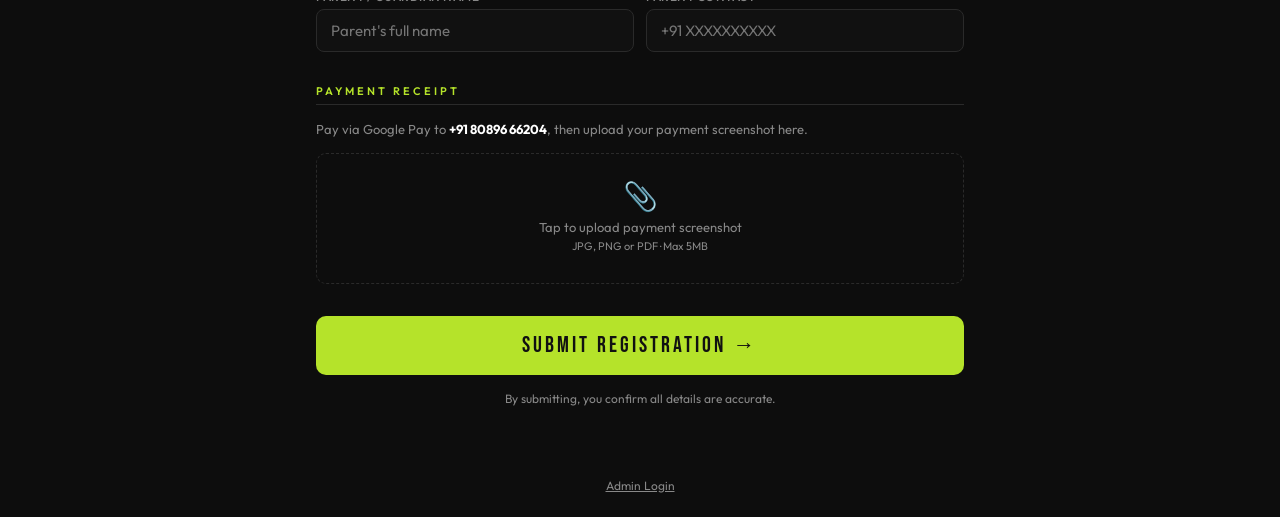
==== commit da381f00: "fix the img issue make the css and js seperate" ====
--- a/index.html
+++ b/index.html
@@ -5,252 +5,7 @@
 <meta name="viewport" content="width=device-width, initial-scale=1.0">
 <title>ALIVE 2026 – Residential Camp on Islam</title>
 <link href="https://fonts.googleapis.com/css2?family=Bebas+Neue&family=Outfit:wght@400;500;600;700&display=swap" rel="stylesheet">
-<style>
-  :root {
-    --green: #b5e32a;
-    --dark: #0d0d0d;
-    --card: #1a1a1a;
-    --border: #2a2a2a;
-    --text: #f0f0f0;
-    --muted: #888;
-    --input-bg: #111;
-  }
-  * { box-sizing: border-box; margin: 0; padding: 0; }
-  body { background: var(--dark); color: var(--text); font-family: 'Outfit', sans-serif; min-height: 100vh; font-size: 15px; }
-
-  /* HERO */
-  .hero {
-    background: linear-gradient(180deg, #060606 0%, #111 100%);
-    padding: 2.5rem 1.5rem 2.5rem;
-    text-align: center;
-    border-bottom: 1px solid var(--border);
-    position: relative;
-    overflow: hidden;
-  }
-  .hero::before {
-    content: '';
-    position: absolute; inset: 0;
-    background: radial-gradient(ellipse at 50% -20%, rgba(181,227,42,0.13) 0%, transparent 65%);
-    pointer-events: none;
-  }
-  .hero .org { font-size: 11px; letter-spacing: 3px; text-transform: uppercase; color: var(--muted); margin-bottom: 1rem; }
-  .hero h1 {
-    font-family: 'Bebas Neue', sans-serif;
-    font-size: clamp(64px, 18vw, 110px);
-    line-height: 0.9; letter-spacing: 4px; color: #fff;
-    display: inline-block;
-  }
-  .hero h1 .I { color: var(--green); }
-  .hero h1 .year {
-    font-size: 0.35em; display: inline-block;
-    background: var(--green); color: #111;
-    padding: 2px 8px; border-radius: 4px;
-    vertical-align: middle; margin-left: 6px; letter-spacing: 2px;
-  }
-  .hero .sub { font-size: 13px; letter-spacing: 3px; text-transform: uppercase; color: var(--muted); margin-top: 0.5rem; }
-  .hero .dates { display: inline-flex; gap: 8px; margin-top: 1.5rem; align-items: center; }
-  .hero .dates .d {
-    border: 1.5px solid var(--green); color: var(--green);
-    font-family: 'Bebas Neue', sans-serif; font-size: 22px;
-    width: 46px; height: 46px; border-radius: 50%;
-    display: flex; align-items: center; justify-content: center;
-  }
-  .hero .dates .sep { color: var(--muted); font-size: 12px; }
-  .hero .loc { font-size: 13px; letter-spacing: 2px; text-transform: uppercase; color: var(--text); margin-top: 0.5rem; font-weight: 600; }
-
-  /* CAMP DESCRIPTION */
-  .camp-desc {
-    max-width: 640px;
-    margin: 1.8rem auto 0;
-    background: linear-gradient(135deg, #141a0a 0%, #0f1409 100%);
-    border: 1px solid #2a3a10;
-    border-radius: 14px;
-    padding: 1.5rem 1.8rem;
-    position: relative;
-    overflow: hidden;
-    text-align: left;
-  }
-  .camp-desc::after {
-    content: '🔥';
-    position: absolute; right: 1.2rem; top: 0.8rem;
-    font-size: 48px; opacity: 0.1; pointer-events: none;
-  }
-  .camp-desc h2 {
-    font-family: 'Bebas Neue', sans-serif;
-    font-size: 22px; letter-spacing: 2px;
-    color: var(--green); margin-bottom: 0.5rem;
-  }
-  .camp-desc .tagline { font-size: 14px; color: #ccc; line-height: 1.7; margin-bottom: 1rem; }
-  .camp-features { display: grid; grid-template-columns: 1fr 1fr; gap: 8px; }
-  .feat {
-    background: rgba(181,227,42,0.06); border: 1px solid rgba(181,227,42,0.15);
-    border-radius: 8px; padding: 8px 12px;
-    font-size: 13px; color: #ddd;
-    display: flex; align-items: center; gap: 8px;
-  }
-  .camp-desc .cta-note { font-size: 13px; color: var(--green); font-weight: 600; margin-top: 1rem; }
-
-  /* FORM WRAP */
-  .form-wrap { max-width: 680px; margin: 0 auto; padding: 0 1rem 3rem; }
-
-  /* GPAY NOTICE */
-  .gpay-notice {
-    background: #0e1200; border: 1px solid #2a3a10;
-    border-left: 3px solid var(--green);
-    margin: 1.5rem 0; padding: 1.2rem 1.5rem; border-radius: 12px;
-  }
-  .gpay-notice h3 { font-size: 13px; font-weight: 700; letter-spacing: 1px; text-transform: uppercase; color: var(--green); margin-bottom: 0.8rem; }
-  .gpay-inner { display: flex; gap: 1.2rem; align-items: flex-start; flex-wrap: wrap; }
-  .gpay-text { flex: 1; min-width: 180px; }
-  .gpay-text p { font-size: 14px; color: #ccc; line-height: 1.6; margin-bottom: 0.5rem; }
-  .gpay-text .number { font-family: 'Bebas Neue', sans-serif; font-size: 30px; color: #fff; letter-spacing: 2px; display: block; }
-  .gpay-text .amount { font-size: 12px; color: var(--muted); }
-  .gpay-qr-wrap { text-align: center; }
-  .qr-box {
-    width: 120px; height: 120px; background: #fff;
-    border-radius: 10px; border: 3px solid var(--green);
-    overflow: hidden; position: relative;
-    display: flex; align-items: center; justify-content: center;
-    flex-direction: column; cursor: pointer;
-  }
-  .qr-box img { width: 100%; height: 100%; object-fit: cover; display: none; }
-  .qr-empty { font-size: 11px; color: #555; text-align: center; padding: 8px; }
-  .qr-upload-label { display: block; margin-top: 6px; font-size: 11px; color: var(--green); letter-spacing: 1px; text-transform: uppercase; cursor: pointer; }
-  #qr-file-input { display: none; }
-  .qr-hint { font-size: 10px; color: var(--muted); margin-top: 2px; }
-
-  /* SECTION TITLE */
-  .section-title {
-    font-size: 11px; letter-spacing: 3px; text-transform: uppercase;
-    color: var(--green); font-weight: 600;
-    margin: 2rem 0 1rem; padding-bottom: 6px;
-    border-bottom: 1px solid var(--border);
-  }
-
-  .row { display: grid; grid-template-columns: 1fr 1fr; gap: 12px; margin-bottom: 12px; }
-  .row.single { grid-template-columns: 1fr; }
-
-  label { display: block; font-size: 12px; letter-spacing: 0.5px; text-transform: uppercase; color: var(--muted); margin-bottom: 5px; font-weight: 500; }
-  label span.req { color: var(--green); margin-left: 2px; }
-  input, select, textarea {
-    width: 100%; background: var(--input-bg);
-    border: 1px solid var(--border); border-radius: 8px;
-    padding: 11px 14px; color: var(--text);
-    font-family: 'Outfit', sans-serif; font-size: 15px;
-    outline: none; transition: border-color 0.2s; -webkit-appearance: none;
-  }
-  input:focus, select:focus, textarea:focus { border-color: var(--green); }
-  select {
-    cursor: pointer;
-    background-image: url("data:image/svg+xml,%3Csvg xmlns='http://www.w3.org/2000/svg' width='12' height='8' viewBox='0 0 12 8'%3E%3Cpath d='M1 1l5 5 5-5' stroke='%23888' stroke-width='1.5' fill='none' stroke-linecap='round'/%3E%3C/svg%3E");
-    background-repeat: no-repeat; background-position: right 14px center; padding-right: 36px;
-  }
-  select option { background: #111; }
-  textarea { resize: vertical; min-height: 80px; }
-
-  .upload-box {
-    border: 1.5px dashed var(--border); border-radius: 10px;
-    padding: 1.5rem 1rem; text-align: center; cursor: pointer;
-    transition: border-color 0.2s, background 0.2s; position: relative;
-  }
-  .upload-box:hover { border-color: var(--green); background: rgba(181,227,42,0.03); }
-  .upload-box input[type=file] { position: absolute; inset: 0; opacity: 0; cursor: pointer; padding: 0; }
-  .upload-box .icon { font-size: 28px; margin-bottom: 6px; }
-  .upload-box p { font-size: 13px; color: var(--muted); }
-  .upload-box .filename { font-size: 13px; color: var(--green); margin-top: 6px; font-weight: 500; }
-  #preview-img { display: none; max-width: 100%; max-height: 200px; border-radius: 8px; margin-top: 10px; border: 1px solid var(--border); }
-
-  .submit-btn {
-    width: 100%; background: var(--green); color: #111;
-    border: none; border-radius: 10px; padding: 16px;
-    font-family: 'Bebas Neue', sans-serif; font-size: 22px;
-    letter-spacing: 3px; cursor: pointer; margin-top: 2rem;
-    transition: opacity 0.2s, transform 0.1s;
-  }
-  .submit-btn:hover { opacity: 0.92; }
-  .submit-btn:active { transform: scale(0.98); }
-  .submit-btn:disabled { opacity: 0.5; cursor: not-allowed; }
-
-  #success-screen { display: none; text-align: center; padding: 3rem 1.5rem; max-width: 500px; margin: 0 auto; }
-  #success-screen .check { font-size: 60px; margin-bottom: 1rem; }
-  #success-screen h2 { font-family: 'Bebas Neue', sans-serif; font-size: 36px; color: var(--green); letter-spacing: 2px; }
-  #success-screen p { font-size: 15px; color: var(--muted); margin-top: 0.7rem; line-height: 1.6; }
-
-  .err { font-size: 12px; color: #e05; margin-top: 4px; display: none; }
-  input.invalid, select.invalid { border-color: #e05 !important; }
-
-  .admin-link { text-align: center; padding: 1.5rem; font-size: 12px; color: var(--muted); }
-  .admin-link a { color: var(--muted); text-decoration: underline; cursor: pointer; }
-
-  /* MODALS */
-  .modal-bg { display: none; position: fixed; inset: 0; background: rgba(0,0,0,0.88); z-index: 200; align-items: center; justify-content: center; padding: 1rem; }
-  .modal-bg.open { display: flex; }
-  .modal { background: var(--card); border: 1px solid var(--border); border-radius: 14px; padding: 2rem; width: 100%; max-width: 360px; position: relative; }
-  .modal h3 { font-family: 'Bebas Neue', sans-serif; font-size: 26px; letter-spacing: 2px; margin-bottom: 1.5rem; color: var(--green); }
-  .modal .close-btn { position: absolute; top: 12px; right: 16px; background: none; border: none; color: var(--muted); font-size: 20px; cursor: pointer; padding: 0; }
-  .modal-btn { width: 100%; background: var(--green); color: #111; border: none; border-radius: 8px; padding: 12px; font-family: 'Bebas Neue', sans-serif; font-size: 18px; letter-spacing: 2px; cursor: pointer; margin-top: 1rem; }
-  .modal-err { font-size: 13px; color: #e05; margin-top: 8px; display: none; }
-
-  /* IMAGE POPUP */
-  .img-popup-inner {
-    background: #0a0a0a; border: 1px solid var(--border);
-    border-radius: 14px; overflow: hidden;
-    max-width: 92vw; position: relative;
-  }
-  .img-popup-inner img { max-width: 85vw; max-height: 75vh; display: block; }
-  .img-popup-inner .pop-footer { padding: 10px 16px; font-size: 13px; color: var(--muted); display: flex; align-items: center; justify-content: space-between; }
-  .img-popup-inner .pop-close { background: var(--card); border: 1px solid var(--border); color: var(--text); border-radius: 6px; padding: 5px 14px; cursor: pointer; font-family: 'Outfit', sans-serif; font-size: 13px; }
-  .pop-x { position: absolute; top: 10px; right: 12px; background: rgba(0,0,0,0.7); border: none; color: #fff; font-size: 18px; cursor: pointer; border-radius: 50%; width: 30px; height: 30px; display: flex; align-items: center; justify-content: center; }
-
-  /* ADMIN PANEL */
-  #admin-panel { display: none; padding: 1.5rem; }
-  .admin-header { display: flex; align-items: center; justify-content: space-between; flex-wrap: wrap; gap: 1rem; margin-bottom: 1.5rem; padding-bottom: 1rem; border-bottom: 1px solid var(--border); }
-  .admin-header h2 { font-family: 'Bebas Neue', sans-serif; font-size: 28px; color: var(--green); letter-spacing: 2px; }
-  .admin-controls { display: flex; gap: 8px; flex-wrap: wrap; }
-  .btn-sm { background: transparent; border: 1px solid var(--border); color: var(--text); border-radius: 6px; padding: 7px 14px; font-size: 13px; cursor: pointer; font-family: 'Outfit', sans-serif; transition: border-color 0.2s; }
-  .btn-sm:hover { border-color: var(--green); }
-  .btn-sm.green { background: var(--green); color: #111; border-color: var(--green); font-weight: 600; }
-  .logout-btn { background: none; border: 1px solid #333; color: var(--muted); border-radius: 6px; padding: 6px 12px; cursor: pointer; font-family: 'Outfit', sans-serif; font-size: 13px; }
-
-  .stats-row { display: grid; grid-template-columns: repeat(auto-fit, minmax(130px, 1fr)); gap: 12px; margin-bottom: 1.5rem; }
-  .stat-card { background: var(--card); border: 1px solid var(--border); border-radius: 10px; padding: 1rem; }
-  .stat-card .s-num { font-family: 'Bebas Neue', sans-serif; font-size: 36px; color: var(--green); line-height: 1; }
-  .stat-card .s-label { font-size: 11px; color: var(--muted); margin-top: 4px; letter-spacing: 1px; text-transform: uppercase; }
-
-  /* TABS */
-  .admin-tabs { display: flex; gap: 0; margin-bottom: 1.5rem; border-bottom: 1px solid var(--border); }
-  .tab-btn { background: none; border: none; color: var(--muted); font-family: 'Outfit', sans-serif; font-size: 14px; font-weight: 500; padding: 10px 20px; cursor: pointer; border-bottom: 2px solid transparent; margin-bottom: -1px; transition: color 0.2s; }
-  .tab-btn.active { color: var(--green); border-bottom-color: var(--green); }
-
-  /* ANALYTICS */
-  .analytics-grid { display: grid; grid-template-columns: 1fr 1fr; gap: 1.2rem; }
-  .chart-card { background: var(--card); border: 1px solid var(--border); border-radius: 12px; padding: 1.2rem; }
-  .chart-card h4 { font-size: 11px; letter-spacing: 2px; text-transform: uppercase; color: var(--muted); margin-bottom: 1rem; }
-  .bar-chart { display: flex; flex-direction: column; gap: 8px; }
-  .bar-row { display: flex; align-items: center; gap: 8px; }
-  .bar-label { font-size: 12px; color: var(--muted); min-width: 110px; white-space: nowrap; overflow: hidden; text-overflow: ellipsis; }
-  .bar-track { flex: 1; height: 8px; background: #222; border-radius: 4px; overflow: hidden; }
-  .bar-fill { height: 100%; background: var(--green); border-radius: 4px; transition: width 0.6s ease; }
-  .bar-count { font-size: 12px; color: var(--text); min-width: 24px; text-align: right; font-weight: 600; }
-
-  /* TABLE */
-  .search-bar { margin-bottom: 1rem; }
-  .search-bar input { border-radius: 8px; max-width: 360px; font-size: 14px; }
-  .table-wrap { overflow-x: auto; }
-  table.reg-table { width: 100%; border-collapse: collapse; font-size: 13px; white-space: nowrap; }
-  .reg-table th { background: #111; color: var(--muted); font-weight: 600; text-align: left; padding: 10px 12px; font-size: 11px; letter-spacing: 1px; text-transform: uppercase; border-bottom: 1px solid var(--border); }
-  .reg-table td { padding: 10px 12px; border-bottom: 1px solid var(--border); color: var(--text); vertical-align: middle; }
-  .reg-table tr:hover td { background: rgba(255,255,255,0.02); }
-  .view-img-btn { background: rgba(181,227,42,0.1); border: 1px solid rgba(181,227,42,0.3); color: var(--green); border-radius: 5px; padding: 4px 10px; font-size: 12px; cursor: pointer; font-family: 'Outfit', sans-serif; }
-  .view-img-btn:hover { background: rgba(181,227,42,0.2); }
-
-  @media (max-width: 520px) {
-    .row { grid-template-columns: 1fr; }
-    .analytics-grid { grid-template-columns: 1fr; }
-    .camp-features { grid-template-columns: 1fr; }
-    .gpay-inner { flex-direction: column; align-items: center; }
-  }
-</style>
+<link rel="stylesheet" href="style.css">
 </head>
 <body>
 
@@ -293,21 +48,16 @@
       <div class="gpay-inner">
         <div class="gpay-text">
           <p>Send the registration fee to this Google Pay number, then upload your payment screenshot in the form below.</p>
-          <span class="number">+91 75930 17013</span>
+          <span class="number">+91 8089 66204</span>
           <div class="amount">Scan the QR code or type the number in Google Pay</div>
         </div>
         <div class="gpay-qr-wrap">
-          <div class="qr-box" id="qr-box">
-            <img id="qr-img" alt="GPay QR Code">
-            <div class="qr-empty" id="qr-empty">
-              <div style="font-size:24px;margin-bottom:4px">📷</div>
-              <div style="font-size:10px;color:#666">Upload<br>GPay QR</div>
-            </div>
-          </div>
-          <input type="file" id="qr-file-input">
-          <label class="qr-upload-label">GPAY QR</label>
-          <div class="qr-hint" id="qr-hint">Scan this qr to pay</div>
-        </div>
+  <div class="qr-box" id="qr-box">
+    <img src="./qrcode.png" alt="GPay QR Code" id="qr-img">
+  </div>
+  <label class="qr-upload-label">GPAY QR</label>
+  <div class="qr-hint" id="qr-hint">Scan this qr to pay</div>
+</div>
       </div>
     </div>
 
@@ -399,7 +149,7 @@
 
       <div class="section-title">Payment Receipt</div>
       <p style="font-size:13px;color:var(--muted);margin-bottom:1rem;">
-        Pay via Google Pay to <strong style="color:#fff">+91 75930 17013</strong>, then upload your payment screenshot here.
+        Pay via Google Pay to <strong style="color:#fff">+91 80896 66204</strong>, then upload your payment screenshot here.
       </p>
       <div class="upload-box">
         <input type="file" id="receipt-file" accept="image/*,.pdf" onchange="handleFile(event)">
@@ -509,276 +259,6 @@
   <a onclick="document.getElementById('admin-modal').classList.add('open')">Admin Login</a>
 </div>
 
-<script>
-// ============================================================
-// CONFIGURATION
-// ============================================================
-const SCRIPT_URL = "https://script.google.com/macros/s/AKfycbxN3cfMlL2kb0t9POsqcjBLqgOg-AScC1bv90TA4OzshfIeM6tJoUKtu7AwdSFDd_mY/exec";
-const ADMIN_PASSWORD = "alive2025admin";
-// ============================================================
-
-let allData = [];
-
-// QR CODE (saved in localStorage)
-function uploadQR(e) {
-  const file = e.target.files[0];
-  if (!file) return;
-  const reader = new FileReader();
-  reader.onload = ev => {
-    localStorage.setItem('gpay_qr_alive2025', ev.target.result);
-    applyQR(ev.target.result);
-  };
-  reader.readAsDataURL(file);
-}
-function applyQR(src) {
-  const img = document.getElementById('qr-img');
-  img.src = src; img.style.display = 'block';
-  document.getElementById('qr-empty').style.display = 'none';
-  document.getElementById('qr-hint').textContent = 'Scan to pay';
-}
-(function() {
-  const saved = localStorage.getItem('gpay_qr_alive2025');
-  if (saved) applyQR(saved);
-})();
-
-// FILE UPLOAD
-function handleFile(e) {
-  const file = e.target.files[0];
-  if (!file) return;
-  if (file.size > 5 * 1024 * 1024) { alert('File too large. Max 5MB.'); return; }
-  document.getElementById('file-name').textContent = file.name;
-  if (file.type.startsWith('image/')) {
-    const reader = new FileReader();
-    reader.onload = ev => {
-      const img = document.getElementById('preview-img');
-      img.src = ev.target.result; img.style.display = 'block';
-    };
-    reader.readAsDataURL(file);
-  }
-}
-
-// VALIDATION
-function validate() {
-  let ok = true;
-  const ids = ['name','age','class','school','address','unit','phone','whatsapp','parent-name','parent-phone'];
-  ids.forEach(id => {
-    const el = document.getElementById(id);
-    if (!el || !el.value.trim()) { if(el) el.classList.add('invalid'); ok = false; }
-    else el.classList.remove('invalid');
-  });
-  const zone = document.getElementById('zone');
-  if (!zone.value) {
-    zone.classList.add('invalid');
-    document.getElementById('zone-err').style.display = 'block';
-    ok = false;
-  } else {
-    zone.classList.remove('invalid');
-    document.getElementById('zone-err').style.display = 'none';
-  }
-  ['phone','whatsapp','parent-phone'].forEach(id => {
-    const el = document.getElementById(id);
-    const v = el.value.replace(/\s/g,'');
-    const errEl = document.getElementById(id+'-err');
-    if (v && !/^(\+91)?[6-9]\d{9}$/.test(v)) {
-      el.classList.add('invalid');
-      if (errEl) errEl.style.display = 'block';
-      ok = false;
-    } else if (errEl) errEl.style.display = 'none';
-  });
-  if (!document.getElementById('receipt-file').files.length) {
-    document.getElementById('file-err').style.display = 'block'; ok = false;
-  } else document.getElementById('file-err').style.display = 'none';
-  return ok;
-}
-
-// SUBMIT FORM
-document.getElementById('reg-form').addEventListener('submit', async function(e) {
-  e.preventDefault();
-  if (!validate()) return;
-  const btn = document.getElementById('submit-btn');
-  btn.disabled = true; btn.textContent = 'SUBMITTING...';
-  const file = document.getElementById('receipt-file').files[0];
-  let base64 = '';
-  if (file) {
-    base64 = await new Promise(res => {
-      const r = new FileReader();
-      r.onload = ev => res(ev.target.result);
-      r.readAsDataURL(file);
-    });
-  }
-  const payload = {
-    name: document.getElementById('name').value.trim(),
-    age: document.getElementById('age').value.trim(),
-    class: document.getElementById('class').value.trim(),
-    school: document.getElementById('school').value.trim(),
-    address: document.getElementById('address').value.trim(),
-    zone: document.getElementById('zone').value.trim(),
-    unit: document.getElementById('unit').value.trim(),
-    phone: document.getElementById('phone').value.trim(),
-    whatsapp: document.getElementById('whatsapp').value.trim(),
-    parentName: document.getElementById('parent-name').value.trim(),
-    parentPhone: document.getElementById('parent-phone').value.trim(),
-    receipt: base64,
-    timestamp: new Date().toLocaleString('en-IN')
-  };
-  try {
-    const res = await fetch(SCRIPT_URL, { method: 'POST', body: JSON.stringify(payload) });
-    const data = await res.json();
-    if (data.status === 'ok') {
-      document.getElementById('reg-form').style.display = 'none';
-      document.getElementById('success-screen').style.display = 'block';
-      document.querySelector('.gpay-notice').style.display = 'none';
-      window.scrollTo(0, 0);
-    } else throw new Error(data.error || 'Unknown error');
-  } catch(err) {
-    alert('Submission failed. Check your connection.\n\n' + err.message);
-    btn.disabled = false; btn.textContent = 'SUBMIT REGISTRATION →';
-  }
-});
-
-// ADMIN
-function checkAdmin() {
-  if (document.getElementById('admin-pass').value === ADMIN_PASSWORD) {
-    document.getElementById('admin-modal').classList.remove('open');
-    document.getElementById('main-page').style.display = 'none';
-    document.getElementById('admin-panel').style.display = 'block';
-    document.querySelector('.admin-link').style.display = 'none';
-    loadData();
-  } else {
-    document.getElementById('admin-err').style.display = 'block';
-  }
-}
-function closeAdminModal() {
-  document.getElementById('admin-modal').classList.remove('open');
-  document.getElementById('admin-pass').value = '';
-  document.getElementById('admin-err').style.display = 'none';
-}
-function logoutAdmin() {
-  document.getElementById('admin-panel').style.display = 'none';
-  document.getElementById('main-page').style.display = 'block';
-  document.querySelector('.admin-link').style.display = 'block';
-}
-
-// TABS
-function switchTab(tab) {
-  document.getElementById('tab-analytics').classList.toggle('active', tab === 'analytics');
-  document.getElementById('tab-data').classList.toggle('active', tab === 'data');
-  document.getElementById('analytics-tab').style.display = tab === 'analytics' ? 'block' : 'none';
-  document.getElementById('data-tab').style.display = tab === 'data' ? 'block' : 'none';
-}
-
-// LOAD DATA
-async function loadData() {
-  const tbody = document.getElementById('admin-tbody');
-  tbody.innerHTML = '<tr><td colspan="14" style="text-align:center;color:var(--muted);padding:2rem">Loading...</td></tr>';
-  try {
-    const res = await fetch(SCRIPT_URL + '?action=get');
-    const data = await res.json();
-    allData = data.rows || [];
-    renderStats(allData);
-    renderAnalytics(allData);
-    renderTable(allData);
-  } catch(e) {
-    tbody.innerHTML = '<tr><td colspan="14" style="text-align:center;color:#e05;padding:2rem">Failed to load. Check Apps Script URL.</td></tr>';
-  }
-}
-
-function renderStats(rows) {
-  document.getElementById('stats-row').innerHTML = `
-    <div class="stat-card"><div class="s-num">${rows.length}</div><div class="s-label">Total Registrations</div></div>
-    <div class="stat-card"><div class="s-num">${[...new Set(rows.map(r=>r[5]))].filter(Boolean).length}</div><div class="s-label">Active Zones</div></div>
-    <div class="stat-card"><div class="s-num">${[...new Set(rows.map(r=>r[6]))].filter(Boolean).length}</div><div class="s-label">Units</div></div>
-    <div class="stat-card"><div class="s-num">${rows.filter(r=>r[11]&&String(r[11]).startsWith('http')).length}</div><div class="s-label">Receipts Uploaded</div></div>
-  `;
-}
-
-function renderAnalytics(rows) {
-  renderBarChart('zone-chart', countBy(rows, 5), 15);
-  renderBarChart('class-chart', countBy(rows, 2), 10);
-  const dailyCounts = {};
-  rows.forEach(r => {
-    if (r[12]) {
-      const d = String(r[12]).split(',')[0].trim();
-      dailyCounts[d] = (dailyCounts[d]||0) + 1;
-    }
-  });
-  renderBarChart('daily-chart', dailyCounts, 10);
-}
-
-function countBy(rows, col) {
-  const c = {};
-  rows.forEach(r => { const v = r[col]||'Unknown'; c[v]=(c[v]||0)+1; });
-  return Object.fromEntries(Object.entries(c).sort((a,b)=>b[1]-a[1]));
-}
-
-function renderBarChart(id, data, limit) {
-  const el = document.getElementById(id);
-  const entries = Object.entries(data).slice(0, limit);
-  if (!entries.length) { el.innerHTML = '<div style="color:var(--muted);font-size:13px;padding:0.5rem 0">No data yet</div>'; return; }
-  const max = Math.max(...entries.map(e=>e[1]), 1);
-  el.innerHTML = entries.map(([label, count]) => `
-    <div class="bar-row">
-      <div class="bar-label" title="${label}">${label}</div>
-      <div class="bar-track"><div class="bar-fill" style="width:${Math.round(count/max*100)}%"></div></div>
-      <div class="bar-count">${count}</div>
-    </div>
-  `).join('');
-}
-
-function renderTable(rows) {
-  const tbody = document.getElementById('admin-tbody');
-  if (!rows.length) {
-    tbody.innerHTML = '<tr><td colspan="14" style="text-align:center;color:var(--muted);padding:2rem">No registrations yet.</td></tr>';
-    return;
-  }
-  tbody.innerHTML = rows.map((r, i) => `
-    <tr>
-      <td>${i+1}</td>
-      <td><strong>${r[0]||'—'}</strong></td>
-      <td>${r[1]||'—'}</td>
-      <td>${r[2]||'—'}</td>
-      <td>${r[3]||'—'}</td>
-      <td>${r[5]||'—'}</td>
-      <td>${r[6]||'—'}</td>
-      <td>${r[7]||'—'}</td>
-      <td>${r[8]||'—'}</td>
-      <td>${r[9]||'—'}</td>
-      <td>${r[10]||'—'}</td>
-      <td style="max-width:160px;white-space:normal;font-size:12px">${r[4]||'—'}</td>
-      <td>${r[11]&&String(r[11]).startsWith('http')
-        ? `<button class="view-img-btn" onclick="openImg('${r[11].replace(/'/g,"\\'")}','${(r[0]||'').replace(/'/g,"\\'")}')">🖼 View</button>`
-        : '<span style="color:var(--muted);font-size:12px">—</span>'}</td>
-      <td>${r[12]||'—'}</td>
-    </tr>
-  `).join('');
-}
-
-function filterTable() {
-  const q = document.getElementById('search-input').value.toLowerCase();
-  renderTable(allData.filter(r => r.some(c => String(c||'').toLowerCase().includes(q))));
-}
-
-// IMAGE POPUP
-function openImg(url, name) {
-  document.getElementById('popup-img').src = url;
-  document.getElementById('popup-name').textContent = name ? 'Receipt – ' + name : 'Payment Receipt';
-  document.getElementById('img-modal').classList.add('open');
-}
-function closeImgModal(e) {
-  if (e.target === document.getElementById('img-modal'))
-    document.getElementById('img-modal').classList.remove('open');
-}
-
-// EXPORT
-function exportCSV() {
-  const headers = ['Name','Age','Class','School','Address','Zone','Unit','Phone','WhatsApp','Parent Name','Parent Phone','Receipt URL','Timestamp'];
-  const rows = allData.map(r => r.map(c => `"${String(c||'').replace(/"/g,'""')}"`).join(','));
-  const csv = [headers.join(','), ...rows].join('\n');
-  const a = document.createElement('a');
-  a.href = 'data:text/csv;charset=utf-8,' + encodeURIComponent(csv);
-  a.download = 'alive2025-registrations.csv';
-  a.click();
-}
-</script>
+<script src="script.js"></script>
 </body>
 </html>
--- a/style.css
+++ b/style.css
@@ -0,0 +1,265 @@
+ :root {
+    --green: #b5e32a;
+    --dark: #0d0d0d;
+    --card: #1a1a1a;
+    --border: #2a2a2a;
+    --text: #f0f0f0;
+    --muted: #888;
+    --input-bg: #111;
+  }
+  * { box-sizing: border-box; margin: 0; padding: 0; }
+  body { background: var(--dark); color: var(--text); font-family: 'Outfit', sans-serif; min-height: 100vh; font-size: 15px; }
+
+  /* HERO */
+  .hero {
+    background: linear-gradient(180deg, #060606 0%, #111 100%);
+    padding: 2.5rem 1.5rem 2.5rem;
+    text-align: center;
+    border-bottom: 1px solid var(--border);
+    position: relative;
+    overflow: hidden;
+  }
+  .hero::before {
+    content: '';
+    position: absolute; inset: 0;
+    background: radial-gradient(ellipse at 50% -20%, rgba(181,227,42,0.13) 0%, transparent 65%);
+    pointer-events: none;
+  }
+  .hero .org { font-size: 11px; letter-spacing: 3px; text-transform: uppercase; color: var(--muted); margin-bottom: 1rem; }
+  .hero h1 {
+    font-family: 'Bebas Neue', sans-serif;
+    font-size: clamp(64px, 18vw, 110px);
+    line-height: 0.9; letter-spacing: 4px; color: #fff;
+    display: inline-block;
+  }
+  .hero h1 .I { color: var(--green); }
+  .hero h1 .year {
+    font-size: 0.35em; display: inline-block;
+    background: var(--green); color: #111;
+    padding: 2px 8px; border-radius: 4px;
+    vertical-align: middle; margin-left: 6px; letter-spacing: 2px;
+  }
+  .hero .sub { font-size: 13px; letter-spacing: 3px; text-transform: uppercase; color: var(--muted); margin-top: 0.5rem; }
+  .hero .dates { display: inline-flex; gap: 8px; margin-top: 1.5rem; align-items: center; }
+  .hero .dates .d {
+    border: 1.5px solid var(--green); color: var(--green);
+    font-family: 'Bebas Neue', sans-serif; font-size: 22px;
+    width: 46px; height: 46px; border-radius: 50%;
+    display: flex; align-items: center; justify-content: center;
+  }
+  .hero .dates .sep { color: var(--muted); font-size: 12px; }
+  .hero .loc { font-size: 13px; letter-spacing: 2px; text-transform: uppercase; color: var(--text); margin-top: 0.5rem; font-weight: 600; }
+
+  /* CAMP DESCRIPTION */
+  .camp-desc {
+    max-width: 640px;
+    margin: 1.8rem auto 0;
+    background: linear-gradient(135deg, #141a0a 0%, #0f1409 100%);
+    border: 1px solid #2a3a10;
+    border-radius: 14px;
+    padding: 1.5rem 1.8rem;
+    position: relative;
+    overflow: hidden;
+    text-align: left;
+  }
+  .camp-desc::after {
+    content: '🔥';
+    position: absolute; right: 1.2rem; top: 0.8rem;
+    font-size: 48px; opacity: 0.1; pointer-events: none;
+  }
+  .camp-desc h2 {
+    font-family: 'Bebas Neue', sans-serif;
+    font-size: 22px; letter-spacing: 2px;
+    color: var(--green); margin-bottom: 0.5rem;
+  }
+  .camp-desc .tagline { font-size: 14px; color: #ccc; line-height: 1.7; margin-bottom: 1rem; }
+  .camp-features { display: grid; grid-template-columns: 1fr 1fr; gap: 8px; }
+  .feat {
+    background: rgba(181,227,42,0.06); border: 1px solid rgba(181,227,42,0.15);
+    border-radius: 8px; padding: 8px 12px;
+    font-size: 13px; color: #ddd;
+    display: flex; align-items: center; gap: 8px;
+  }
+  .camp-desc .cta-note { font-size: 13px; color: var(--green); font-weight: 600; margin-top: 1rem; }
+
+  /* FORM WRAP */
+  .form-wrap { max-width: 680px; margin: 0 auto; padding: 0 1rem 3rem; }
+
+  /* GPAY NOTICE */
+  .gpay-notice {
+    background: #0e1200; border: 1px solid #2a3a10;
+    border-left: 3px solid var(--green);
+    margin: 1.5rem 0; padding: 1.2rem 1.5rem; border-radius: 12px;
+  }
+  .gpay-notice h3 { font-size: 13px; font-weight: 700; letter-spacing: 1px; text-transform: uppercase; color: var(--green); margin-bottom: 0.8rem; }
+  .gpay-inner { display: flex; gap: 1.2rem; align-items: flex-start; flex-wrap: wrap; }
+  .gpay-text { flex: 1; min-width: 180px; }
+  .gpay-text p { font-size: 14px; color: #ccc; line-height: 1.6; margin-bottom: 0.5rem; }
+  .gpay-text .number { font-family: 'Bebas Neue', sans-serif; font-size: 30px; color: #fff; letter-spacing: 2px; display: block; }
+  .gpay-text .amount { font-size: 12px; color: var(--muted); }
+  .gpay-qr-wrap { text-align: center; }
+ .qr-box {
+  width: 140px; /* Slightly larger to match your screenshot */
+  height: 140px;
+  background: #fff;
+  border-radius: 12px;
+  border: 3px solid var(--green);
+  display: flex;
+  align-items: center;
+  justify-content: center;
+  overflow: hidden;
+  padding: 8px; /* Critical: provides "quiet zone" for scanners to work */
+  margin: 0 auto; /* Centers it if the parent is wider */
+}
+
+.qr-box img {
+  width: 100%;
+  height: 100%;
+  display: block;
+  object-fit: contain; /* Keeps the QR square and un-cropped */
+}
+
+/* Optional: Ensure the labels below align nicely */
+.qr-upload-label {
+  display: block;
+  margin-top: 10px;
+  font-weight: 700;
+  color: var(--green);
+}
+
+.qr-hint {
+  font-size: 11px;
+  color: var(--muted);
+}
+
+  /* SECTION TITLE */
+  .section-title {
+    font-size: 11px; letter-spacing: 3px; text-transform: uppercase;
+    color: var(--green); font-weight: 600;
+    margin: 2rem 0 1rem; padding-bottom: 6px;
+    border-bottom: 1px solid var(--border);
+  }
+
+  .row { display: grid; grid-template-columns: 1fr 1fr; gap: 12px; margin-bottom: 12px; }
+  .row.single { grid-template-columns: 1fr; }
+
+  label { display: block; font-size: 12px; letter-spacing: 0.5px; text-transform: uppercase; color: var(--muted); margin-bottom: 5px; font-weight: 500; }
+  label span.req { color: var(--green); margin-left: 2px; }
+  input, select, textarea {
+    width: 100%; background: var(--input-bg);
+    border: 1px solid var(--border); border-radius: 8px;
+    padding: 11px 14px; color: var(--text);
+    font-family: 'Outfit', sans-serif; font-size: 15px;
+    outline: none; transition: border-color 0.2s; -webkit-appearance: none;
+  }
+  input:focus, select:focus, textarea:focus { border-color: var(--green); }
+  select {
+    cursor: pointer;
+    background-image: url("data:image/svg+xml,%3Csvg xmlns='http://www.w3.org/2000/svg' width='12' height='8' viewBox='0 0 12 8'%3E%3Cpath d='M1 1l5 5 5-5' stroke='%23888' stroke-width='1.5' fill='none' stroke-linecap='round'/%3E%3C/svg%3E");
+    background-repeat: no-repeat; background-position: right 14px center; padding-right: 36px;
+  }
+  select option { background: #111; }
+  textarea { resize: vertical; min-height: 80px; }
+
+  .upload-box {
+    border: 1.5px dashed var(--border); border-radius: 10px;
+    padding: 1.5rem 1rem; text-align: center; cursor: pointer;
+    transition: border-color 0.2s, background 0.2s; position: relative;
+  }
+  .upload-box:hover { border-color: var(--green); background: rgba(181,227,42,0.03); }
+  .upload-box input[type=file] { position: absolute; inset: 0; opacity: 0; cursor: pointer; padding: 0; }
+  .upload-box .icon { font-size: 28px; margin-bottom: 6px; }
+  .upload-box p { font-size: 13px; color: var(--muted); }
+  .upload-box .filename { font-size: 13px; color: var(--green); margin-top: 6px; font-weight: 500; }
+  #preview-img { display: none; max-width: 100%; max-height: 200px; border-radius: 8px; margin-top: 10px; border: 1px solid var(--border); }
+
+  .submit-btn {
+    width: 100%; background: var(--green); color: #111;
+    border: none; border-radius: 10px; padding: 16px;
+    font-family: 'Bebas Neue', sans-serif; font-size: 22px;
+    letter-spacing: 3px; cursor: pointer; margin-top: 2rem;
+    transition: opacity 0.2s, transform 0.1s;
+  }
+  .submit-btn:hover { opacity: 0.92; }
+  .submit-btn:active { transform: scale(0.98); }
+  .submit-btn:disabled { opacity: 0.5; cursor: not-allowed; }
+
+  #success-screen { display: none; text-align: center; padding: 3rem 1.5rem; max-width: 500px; margin: 0 auto; }
+  #success-screen .check { font-size: 60px; margin-bottom: 1rem; }
+  #success-screen h2 { font-family: 'Bebas Neue', sans-serif; font-size: 36px; color: var(--green); letter-spacing: 2px; }
+  #success-screen p { font-size: 15px; color: var(--muted); margin-top: 0.7rem; line-height: 1.6; }
+
+  .err { font-size: 12px; color: #e05; margin-top: 4px; display: none; }
+  input.invalid, select.invalid { border-color: #e05 !important; }
+
+  .admin-link { text-align: center; padding: 1.5rem; font-size: 12px; color: var(--muted); }
+  .admin-link a { color: var(--muted); text-decoration: underline; cursor: pointer; }
+
+  /* MODALS */
+  .modal-bg { display: none; position: fixed; inset: 0; background: rgba(0,0,0,0.88); z-index: 200; align-items: center; justify-content: center; padding: 1rem; }
+  .modal-bg.open { display: flex; }
+  .modal { background: var(--card); border: 1px solid var(--border); border-radius: 14px; padding: 2rem; width: 100%; max-width: 360px; position: relative; }
+  .modal h3 { font-family: 'Bebas Neue', sans-serif; font-size: 26px; letter-spacing: 2px; margin-bottom: 1.5rem; color: var(--green); }
+  .modal .close-btn { position: absolute; top: 12px; right: 16px; background: none; border: none; color: var(--muted); font-size: 20px; cursor: pointer; padding: 0; }
+  .modal-btn { width: 100%; background: var(--green); color: #111; border: none; border-radius: 8px; padding: 12px; font-family: 'Bebas Neue', sans-serif; font-size: 18px; letter-spacing: 2px; cursor: pointer; margin-top: 1rem; }
+  .modal-err { font-size: 13px; color: #e05; margin-top: 8px; display: none; }
+
+  /* IMAGE POPUP */
+  .img-popup-inner {
+    background: #0a0a0a; border: 1px solid var(--border);
+    border-radius: 14px; overflow: hidden;
+    max-width: 92vw; position: relative;
+  }
+  .img-popup-inner img { max-width: 85vw; max-height: 75vh; display: block; }
+  .img-popup-inner .pop-footer { padding: 10px 16px; font-size: 13px; color: var(--muted); display: flex; align-items: center; justify-content: space-between; }
+  .img-popup-inner .pop-close { background: var(--card); border: 1px solid var(--border); color: var(--text); border-radius: 6px; padding: 5px 14px; cursor: pointer; font-family: 'Outfit', sans-serif; font-size: 13px; }
+  .pop-x { position: absolute; top: 10px; right: 12px; background: rgba(0,0,0,0.7); border: none; color: #fff; font-size: 18px; cursor: pointer; border-radius: 50%; width: 30px; height: 30px; display: flex; align-items: center; justify-content: center; }
+
+  /* ADMIN PANEL */
+  #admin-panel { display: none; padding: 1.5rem; }
+  .admin-header { display: flex; align-items: center; justify-content: space-between; flex-wrap: wrap; gap: 1rem; margin-bottom: 1.5rem; padding-bottom: 1rem; border-bottom: 1px solid var(--border); }
+  .admin-header h2 { font-family: 'Bebas Neue', sans-serif; font-size: 28px; color: var(--green); letter-spacing: 2px; }
+  .admin-controls { display: flex; gap: 8px; flex-wrap: wrap; }
+  .btn-sm { background: transparent; border: 1px solid var(--border); color: var(--text); border-radius: 6px; padding: 7px 14px; font-size: 13px; cursor: pointer; font-family: 'Outfit', sans-serif; transition: border-color 0.2s; }
+  .btn-sm:hover { border-color: var(--green); }
+  .btn-sm.green { background: var(--green); color: #111; border-color: var(--green); font-weight: 600; }
+  .logout-btn { background: none; border: 1px solid #333; color: var(--muted); border-radius: 6px; padding: 6px 12px; cursor: pointer; font-family: 'Outfit', sans-serif; font-size: 13px; }
+
+  .stats-row { display: grid; grid-template-columns: repeat(auto-fit, minmax(130px, 1fr)); gap: 12px; margin-bottom: 1.5rem; }
+  .stat-card { background: var(--card); border: 1px solid var(--border); border-radius: 10px; padding: 1rem; }
+  .stat-card .s-num { font-family: 'Bebas Neue', sans-serif; font-size: 36px; color: var(--green); line-height: 1; }
+  .stat-card .s-label { font-size: 11px; color: var(--muted); margin-top: 4px; letter-spacing: 1px; text-transform: uppercase; }
+
+  /* TABS */
+  .admin-tabs { display: flex; gap: 0; margin-bottom: 1.5rem; border-bottom: 1px solid var(--border); }
+  .tab-btn { background: none; border: none; color: var(--muted); font-family: 'Outfit', sans-serif; font-size: 14px; font-weight: 500; padding: 10px 20px; cursor: pointer; border-bottom: 2px solid transparent; margin-bottom: -1px; transition: color 0.2s; }
+  .tab-btn.active { color: var(--green); border-bottom-color: var(--green); }
+
+  /* ANALYTICS */
+  .analytics-grid { display: grid; grid-template-columns: 1fr 1fr; gap: 1.2rem; }
+  .chart-card { background: var(--card); border: 1px solid var(--border); border-radius: 12px; padding: 1.2rem; }
+  .chart-card h4 { font-size: 11px; letter-spacing: 2px; text-transform: uppercase; color: var(--muted); margin-bottom: 1rem; }
+  .bar-chart { display: flex; flex-direction: column; gap: 8px; }
+  .bar-row { display: flex; align-items: center; gap: 8px; }
+  .bar-label { font-size: 12px; color: var(--muted); min-width: 110px; white-space: nowrap; overflow: hidden; text-overflow: ellipsis; }
+  .bar-track { flex: 1; height: 8px; background: #222; border-radius: 4px; overflow: hidden; }
+  .bar-fill { height: 100%; background: var(--green); border-radius: 4px; transition: width 0.6s ease; }
+  .bar-count { font-size: 12px; color: var(--text); min-width: 24px; text-align: right; font-weight: 600; }
+
+  /* TABLE */
+  .search-bar { margin-bottom: 1rem; }
+  .search-bar input { border-radius: 8px; max-width: 360px; font-size: 14px; }
+  .table-wrap { overflow-x: auto; }
+  table.reg-table { width: 100%; border-collapse: collapse; font-size: 13px; white-space: nowrap; }
+  .reg-table th { background: #111; color: var(--muted); font-weight: 600; text-align: left; padding: 10px 12px; font-size: 11px; letter-spacing: 1px; text-transform: uppercase; border-bottom: 1px solid var(--border); }
+  .reg-table td { padding: 10px 12px; border-bottom: 1px solid var(--border); color: var(--text); vertical-align: middle; }
+  .reg-table tr:hover td { background: rgba(255,255,255,0.02); }
+  .view-img-btn { background: rgba(181,227,42,0.1); border: 1px solid rgba(181,227,42,0.3); color: var(--green); border-radius: 5px; padding: 4px 10px; font-size: 12px; cursor: pointer; font-family: 'Outfit', sans-serif; }
+  .view-img-btn:hover { background: rgba(181,227,42,0.2); }
+
+  @media (max-width: 520px) {
+    .row { grid-template-columns: 1fr; }
+    .analytics-grid { grid-template-columns: 1fr; }
+    .camp-features { grid-template-columns: 1fr; }
+    .gpay-inner { flex-direction: column; align-items: center; }
+  }
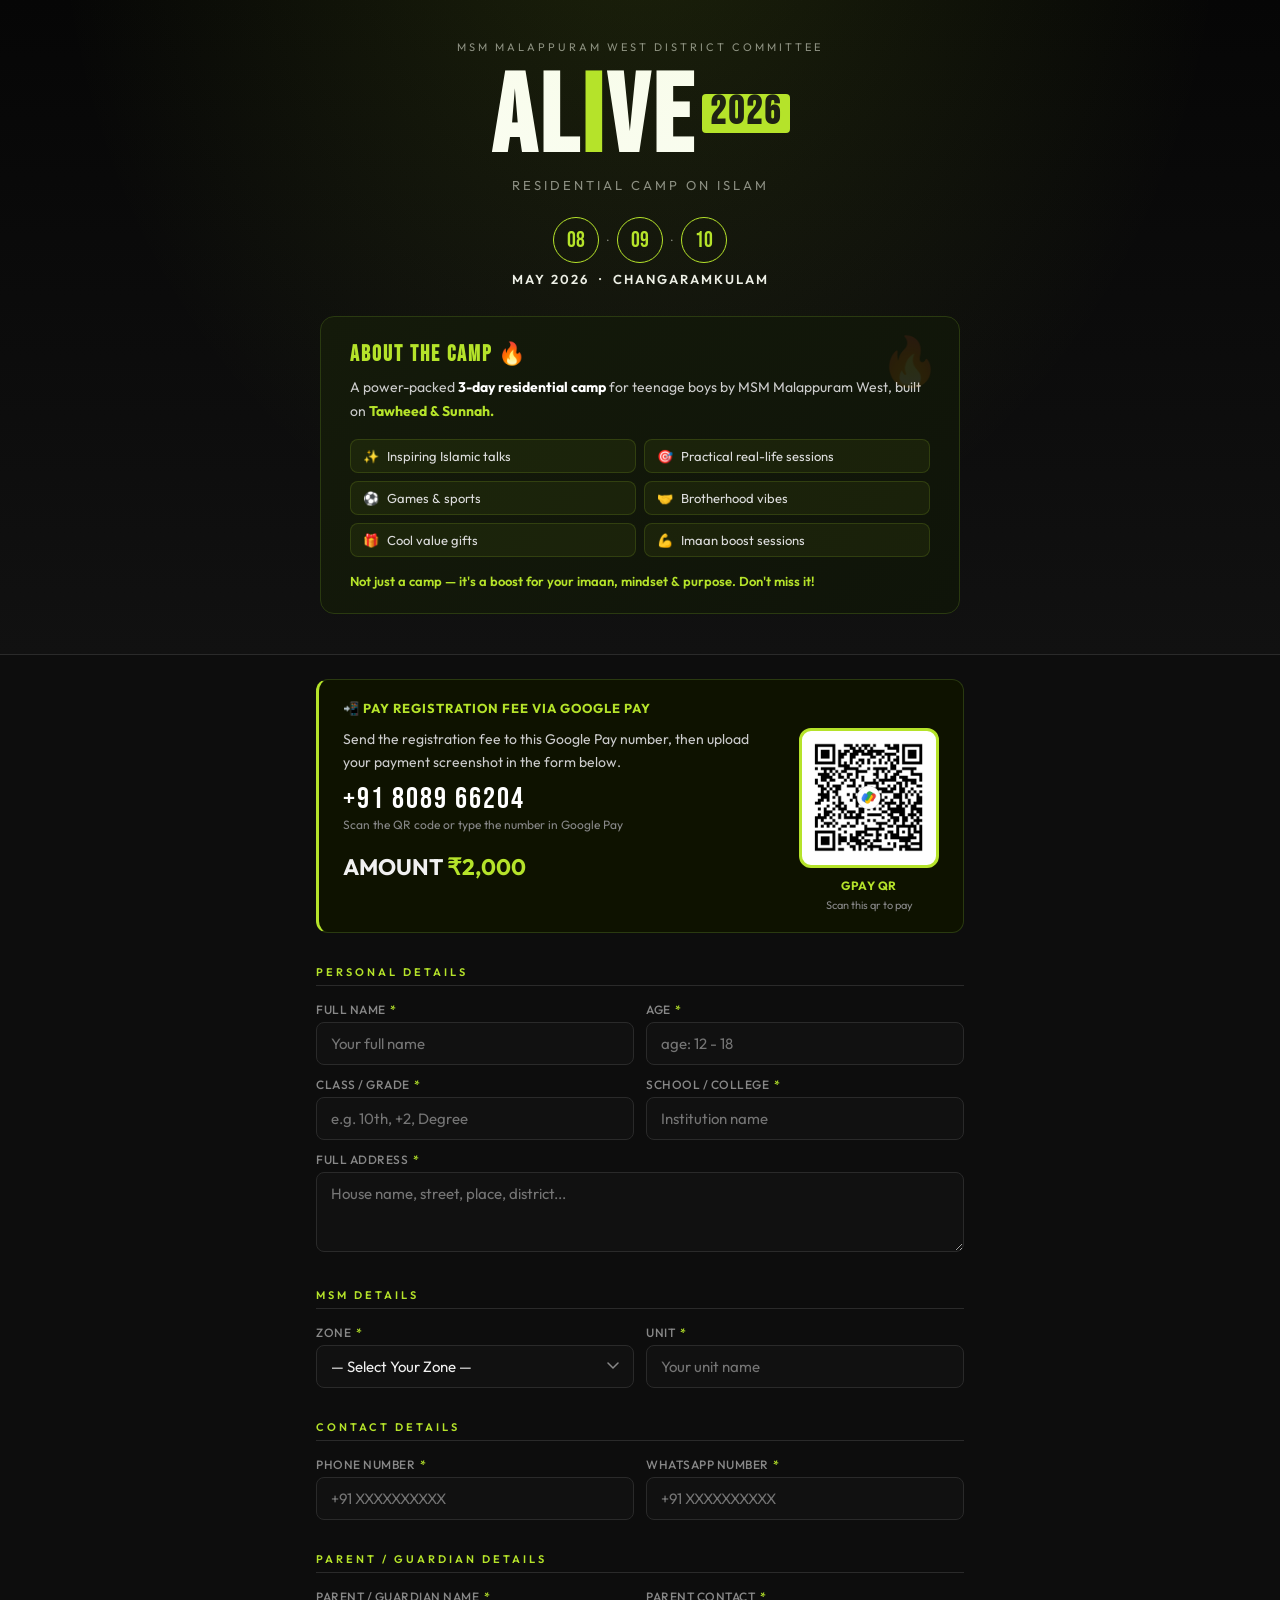
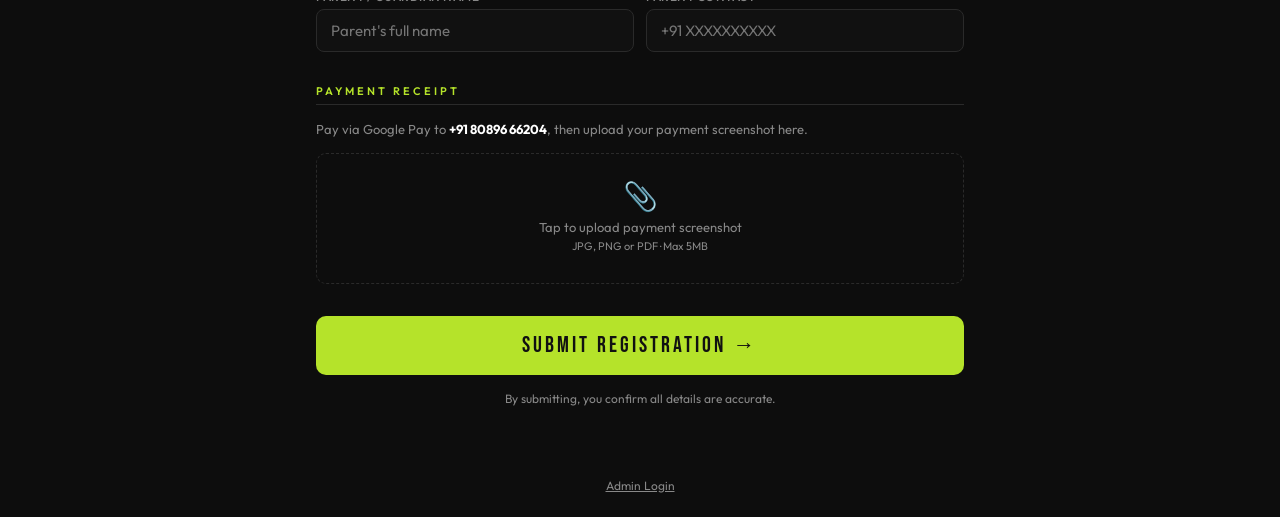
==== commit d1f46e0c: "add amount details" ====
--- a/index.html
+++ b/index.html
@@ -50,6 +50,7 @@
           <p>Send the registration fee to this Google Pay number, then upload your payment screenshot in the form below.</p>
           <span class="number">+91 8089 66204</span>
           <div class="amount">Scan the QR code or type the number in Google Pay</div>
+          <div class="rupee"> <h2> AMOUNT <span class="rupee-2">₹2,000 </span></h2></div>
         </div>
         <div class="gpay-qr-wrap">
   <div class="qr-box" id="qr-box">
@@ -70,7 +71,7 @@
         </div>
         <div>
           <label>Age <span class="req">*</span></label>
-          <input type="number" id="age" placeholder="e.g. 17" min="5" max="35" required>
+          <input type="number" id="age" placeholder="age: 12 - 18" min="5" max="35" required>
         </div>
       </div>
       <div class="row">
@@ -234,7 +235,6 @@
       </div>
     </div>
   </div>
-
   <div id="data-tab" style="display:none">
     <div class="search-bar">
       <input type="text" id="search-input" placeholder="Search by name, zone, unit, school..." oninput="filterTable()">
--- a/style.css
+++ b/style.css
@@ -34,10 +34,15 @@
   }
   .hero h1 .I { color: var(--green); }
   .hero h1 .year {
-    font-size: 0.35em; display: inline-block;
-    background: var(--green); color: #111;
-    padding: 2px 8px; border-radius: 4px;
-    vertical-align: middle; margin-left: 6px; letter-spacing: 2px;
+    font-size: 0.35em; 
+    display: inline-block;
+    background: var(--green); 
+    color: #111;
+    padding: 2px 8px;
+     border-radius: 4px;
+    vertical-align: middle;
+     margin-left: 6px; 
+     letter-spacing: 2px;
   }
   .hero .sub { font-size: 13px; letter-spacing: 3px; text-transform: uppercase; color: var(--muted); margin-top: 0.5rem; }
   .hero .dates { display: inline-flex; gap: 8px; margin-top: 1.5rem; align-items: center; }
@@ -97,6 +102,12 @@
   .gpay-text p { font-size: 14px; color: #ccc; line-height: 1.6; margin-bottom: 0.5rem; }
   .gpay-text .number { font-family: 'Bebas Neue', sans-serif; font-size: 30px; color: #fff; letter-spacing: 2px; display: block; }
   .gpay-text .amount { font-size: 12px; color: var(--muted); }
+  .rupee {
+    padding-top: 20px;
+  }
+  .rupee .rupee-2 {
+    color:#b5e32a;
+  }
   .gpay-qr-wrap { text-align: center; }
  .qr-box {
   width: 140px; /* Slightly larger to match your screenshot */
@@ -146,11 +157,17 @@
   label { display: block; font-size: 12px; letter-spacing: 0.5px; text-transform: uppercase; color: var(--muted); margin-bottom: 5px; font-weight: 500; }
   label span.req { color: var(--green); margin-left: 2px; }
   input, select, textarea {
-    width: 100%; background: var(--input-bg);
-    border: 1px solid var(--border); border-radius: 8px;
-    padding: 11px 14px; color: var(--text);
-    font-family: 'Outfit', sans-serif; font-size: 15px;
-    outline: none; transition: border-color 0.2s; -webkit-appearance: none;
+    width: 100%;
+     background: var(--input-bg);
+    border: 1px solid var(--border);
+     border-radius: 8px;
+    padding: 11px 14px; 
+    color: var(--text);
+    font-family: 'Outfit', sans-serif;
+     font-size: 15px;
+    outline: none;
+     transition: border-color 0.2s; 
+     -webkit-appearance: none;
   }
   input:focus, select:focus, textarea:focus { border-color: var(--green); }
   select {
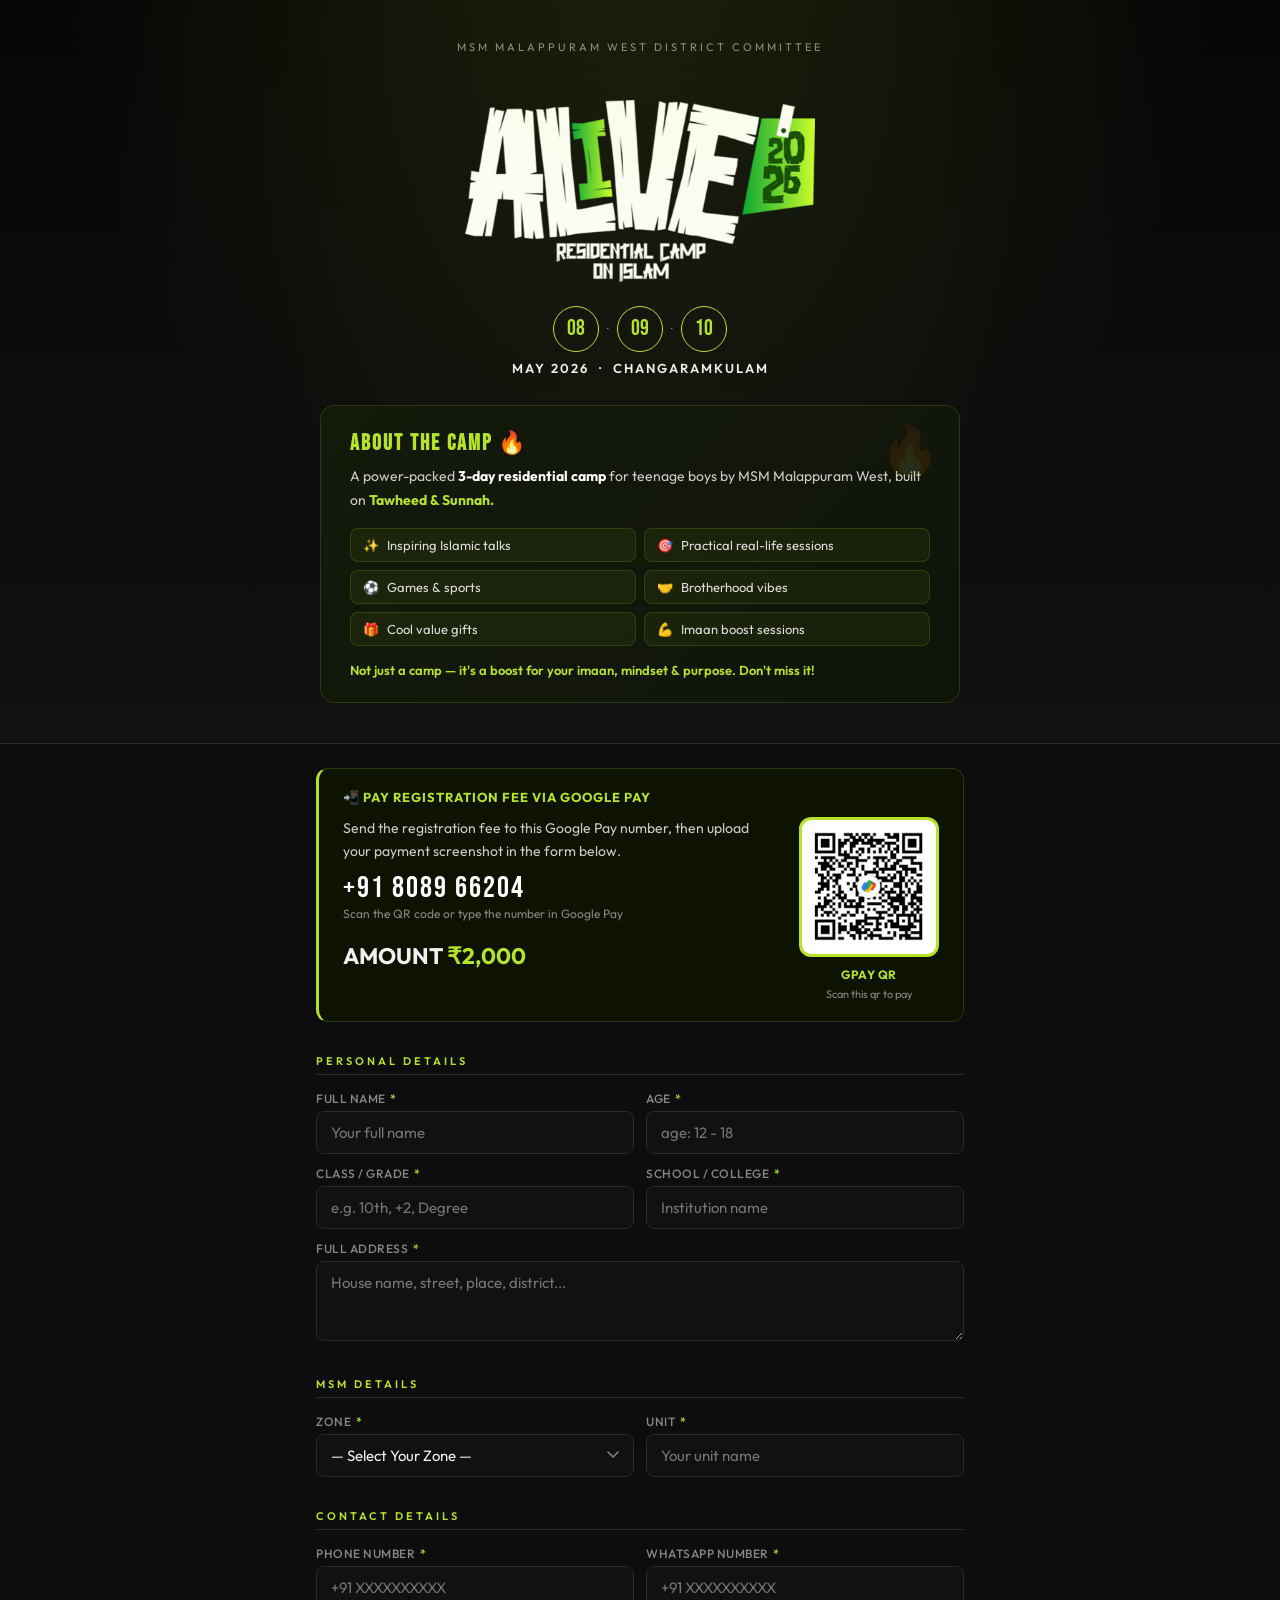
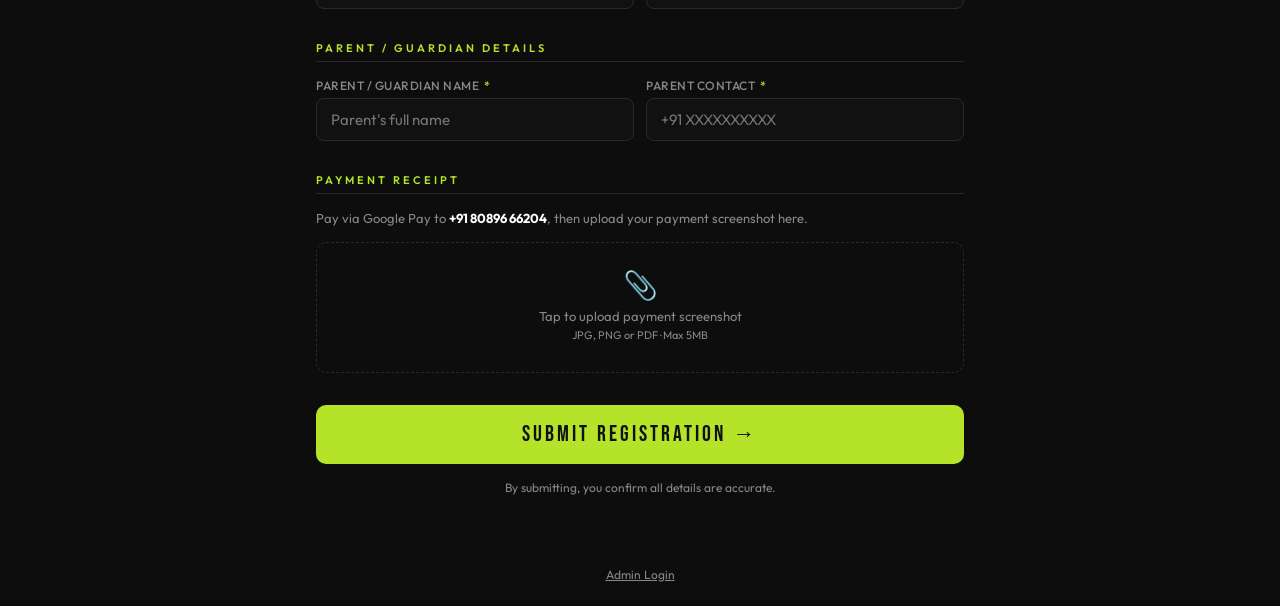
==== commit 3fcb1a27: "replace the title with title img" ====
--- a/index.html
+++ b/index.html
@@ -13,8 +13,7 @@
 <div id="main-page">
   <div class="hero">
     <div class="org">MSM Malappuram West District Committee</div>
-    <h1>AL<span class="I">I</span>VE<span class="year">2026</span></h1>
-    <div class="sub">Residential Camp on Islam</div>
+    <div class="main-title"> <img src="./alive26.png" alt=""></div>
     <div class="dates">
       <div class="d">08</div><div class="sep">·</div>
       <div class="d">09</div><div class="sep">·</div>
--- a/style.css
+++ b/style.css
@@ -32,18 +32,37 @@
     line-height: 0.9; letter-spacing: 4px; color: #fff;
     display: inline-block;
   }
-  .hero h1 .I { color: var(--green); }
-  .hero h1 .year {
-    font-size: 0.35em; 
-    display: inline-block;
-    background: var(--green); 
-    color: #111;
-    padding: 2px 8px;
-     border-radius: 4px;
-    vertical-align: middle;
-     margin-left: 6px; 
-     letter-spacing: 2px;
-  }
+ .main-title img {
+  padding-top: 30px; 
+  width: 200px;      
+  display: block;    
+  margin: 0 auto;    
+}
+.row, 
+.analytics-grid, 
+.camp-features { 
+  display: grid;
+  grid-template-columns: 1fr; 
+}
+
+
+
+
+@media (min-width: 780px) {
+  .main-title img {
+    width: 250px; 
+  }
+}
+
+
+@media (min-width: 1024px) {
+  .main-title img {
+    width: 350px;
+  }
+  
+  .row { grid-template-columns: repeat(2, 1fr); }
+}
+
   .hero .sub { font-size: 13px; letter-spacing: 3px; text-transform: uppercase; color: var(--muted); margin-top: 0.5rem; }
   .hero .dates { display: inline-flex; gap: 8px; margin-top: 1.5rem; align-items: center; }
   .hero .dates .d {
@@ -279,4 +298,4 @@
     .analytics-grid { grid-template-columns: 1fr; }
     .camp-features { grid-template-columns: 1fr; }
     .gpay-inner { flex-direction: column; align-items: center; }
-  }+  }
